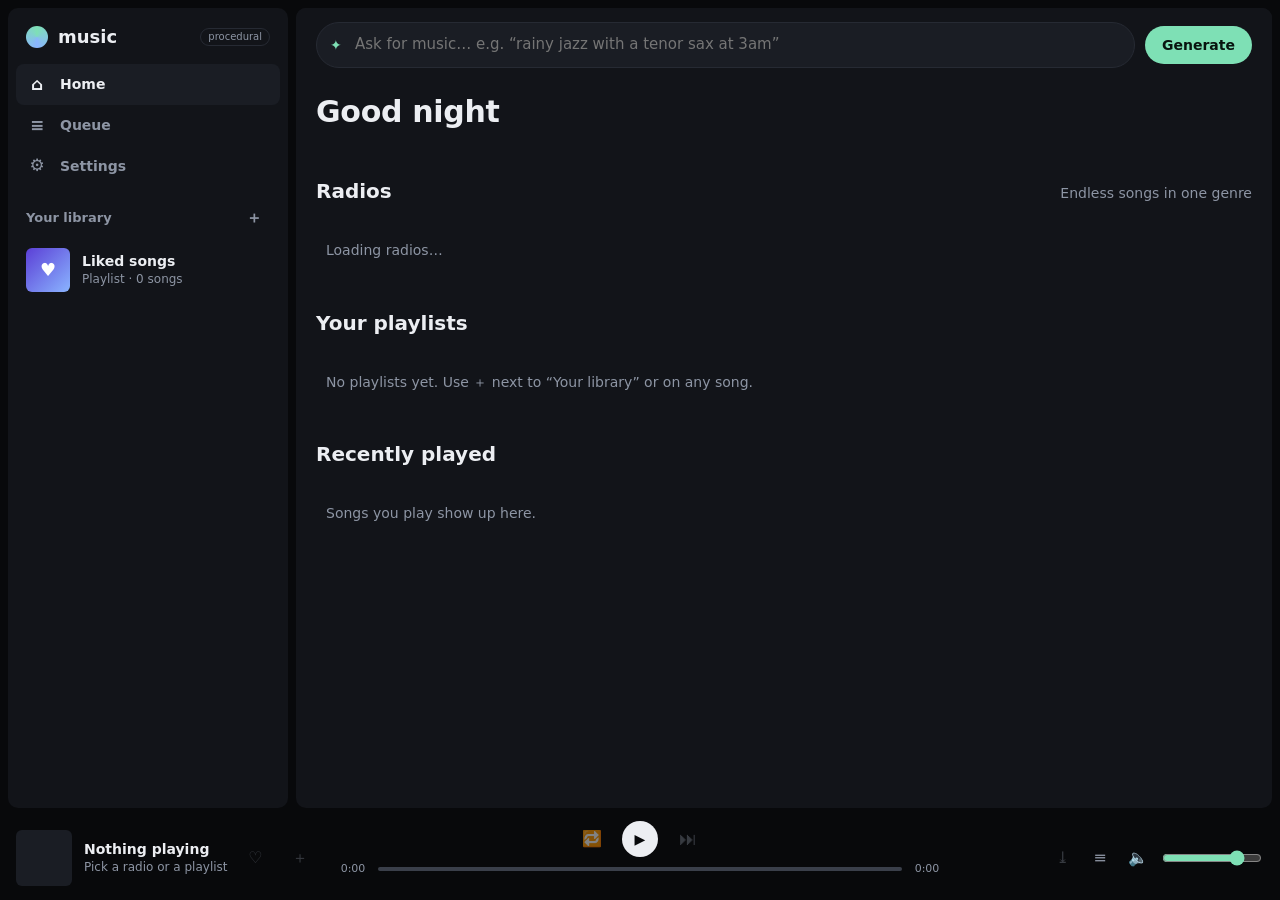
==== web/index.html @ c20b7f5d "Add local generative music radio FastAPI backend that composes original 3-5 minute songs (procedural" ====
<!doctype html>
<html lang="en">
<head>
  <meta charset="utf-8">
  <meta name="viewport" content="width=device-width, initial-scale=1">
  <title>music</title>
  <link rel="stylesheet" href="style.css">
</head>
<body>
  <div class="app">
    <aside class="sidebar">
      <div class="brand"><span class="logo" aria-hidden="true"></span>music<span id="engine-badge" class="badge"></span></div>
      <nav class="nav">
        <a href="#/home" data-route="home"><span class="ico">⌂</span>Home</a>
        <a href="#/queue" data-route="queue"><span class="ico">≡</span>Queue</a>
        <a href="#/settings" data-route="settings"><span class="ico">⚙</span>Settings</a>
      </nav>
      <div class="lib-head">
        <span>Your library</span>
        <button id="new-playlist" class="icon-btn" title="New playlist" aria-label="New playlist">＋</button>
      </div>
      <div class="lib-list">
        <a href="#/liked" data-route="liked" class="lib-item">
          <span class="lib-art liked-art">♥</span>
          <span class="lib-meta"><span class="lib-name">Liked songs</span><span id="liked-count" class="lib-sub"></span></span>
        </a>
        <div id="sidebar-playlists" class="sidebar-playlists"></div>
      </div>
    </aside>

    <main class="main" id="main">
      <form id="prompt-form" class="prompt-bar" autocomplete="off">
        <span class="prompt-ico" aria-hidden="true">✦</span>
        <input id="prompt" maxlength="200" placeholder="Ask for music… e.g. “rainy jazz with a tenor sax at 3am”" aria-label="Describe the music you want  (shortcut: /)">
        <button class="pill accent" type="submit">Generate</button>
      </form>
      <div id="view" class="view"></div>
    </main>
  </div>

  <footer class="player">
    <div class="np">
      <div id="np-art" class="art"></div>
      <div class="np-meta">
        <div id="np-name" class="np-name">Nothing playing</div>
        <div id="np-sub" class="np-sub">Pick a radio or a playlist</div>
      </div>
      <button id="like" class="icon-btn" title="Like (l)" aria-label="Like">♡</button>
      <button id="add-now" class="icon-btn" title="Add to playlist" aria-label="Add to playlist">＋</button>
    </div>
    <div class="transport">
      <div class="buttons">
        <button id="repeat" class="icon-btn repeat" title="Repeat: off" aria-label="Repeat: off">🔁</button>
        <button id="play" class="play-btn" title="Play / pause (space)" aria-label="Play or pause">▶</button>
        <button id="skip" class="icon-btn big" title="Next (n)" aria-label="Next">⏭</button>
      </div>
      <div class="timeline">
        <span id="t-cur" class="t">0:00</span>
        <div class="progress"><div id="song-bar"></div><div id="section-marks"></div></div>
        <span id="t-total" class="t">0:00</span>
      </div>
      <div class="np-line"><span id="section" class="section-label"></span><span id="np-status" class="np-status"></span></div>
    </div>
    <div class="right">
      <button id="download" class="icon-btn" title="Download" aria-label="Download">⤓</button>
      <a href="#/queue" class="icon-btn" title="Queue" aria-label="Queue">≡</a>
      <button id="device" class="icon-btn" title="Output device" aria-label="Output device">🔈</button>
      <input id="volume" type="range" min="0" max="1" step="0.01" value="0.8" aria-label="Volume">
    </div>
  </footer>

  <canvas id="viz" aria-hidden="true"></canvas>
  <div id="menu" class="menu" role="menu" hidden></div>
  <dialog id="dialog">
    <form method="dialog" class="dialog-body">
      <h3 id="dialog-title"></h3>
      <p id="dialog-text"></p>
      <input id="dialog-input" maxlength="60" aria-label="Name">
      <div class="dialog-actions">
        <button value="ok" id="dialog-ok" class="pill accent">OK</button>
        <button value="cancel" class="pill">Cancel</button>
      </div>
    </form>
  </dialog>
  <div id="toast" role="status"></div>
  <script src="app.js"></script>
</body>
</html>
---- web/style.css ----
:root {
  --bg: #08090b;
  --panel: #121419;
  --raised: #1a1d24;
  --hover: #22262f;
  --line: #262a33;
  --text: #eceef2;
  --dim: #8d95a4;
  --accent: #7ee0b5;
  --accent-ink: #08140f;
  --accent-2: #8ab4ff;
  --danger: #ff7a7a;
  --radius: 10px;
  --player-h: 84px;
  color-scheme: dark;
}

* { box-sizing: border-box; }
html, body { margin: 0; height: 100%; background: var(--bg); color: var(--text); }
body { font: 14px/1.45 ui-sans-serif, system-ui, -apple-system, "Segoe UI", sans-serif; overflow: hidden; }
a { color: inherit; text-decoration: none; }
button { font: inherit; color: inherit; background: none; border: 0; cursor: pointer; }
button:disabled { opacity: .35; cursor: default; }
:focus-visible { outline: 2px solid var(--accent-2); outline-offset: 2px; border-radius: 6px; }

.app { display: grid; grid-template-columns: 280px 1fr; gap: 8px; padding: 8px; height: calc(100% - var(--player-h)); }

/* ---------- sidebar ---------- */
.sidebar { background: var(--panel); border-radius: var(--radius); display: flex; flex-direction: column; min-height: 0; padding: 14px 8px; }
.brand { display: flex; align-items: center; gap: 10px; font-weight: 700; font-size: 18px; padding: 2px 10px 14px; }
.logo { width: 22px; height: 22px; border-radius: 50%; background: conic-gradient(var(--accent), var(--accent-2), var(--accent)); }
.badge { margin-left: auto; font-size: 10px; font-weight: 500; color: var(--dim); border: 1px solid var(--line); border-radius: 99px; padding: 1px 7px; }
.nav a, .lib-item { display: flex; align-items: center; gap: 12px; padding: 8px 10px; border-radius: 8px; color: var(--dim); font-weight: 600; }
.nav a:hover, .lib-item:hover { background: var(--hover); color: var(--text); }
.nav a.active, .lib-item.active { background: var(--raised); color: var(--text); }
.ico { width: 22px; text-align: center; font-size: 17px; }
.lib-head { display: flex; justify-content: space-between; align-items: center; padding: 16px 10px 6px; color: var(--dim); font-weight: 700; font-size: 13px; }
.lib-list { overflow-y: auto; min-height: 0; flex: 1; }
.lib-art { width: 44px; height: 44px; border-radius: 6px; flex: none; display: grid; place-items: center; font-size: 18px; color: #fff; }
.liked-art { background: linear-gradient(135deg, #5b3fd6, #8ab4ff); }
.lib-meta { display: flex; flex-direction: column; min-width: 0; }
.lib-name { color: var(--text); white-space: nowrap; overflow: hidden; text-overflow: ellipsis; font-weight: 600; }
.lib-item.playing .lib-name { color: var(--accent); }
.lib-sub { font-size: 12px; font-weight: 500; color: var(--dim); }

/* ---------- main ---------- */
.main { background: var(--panel); border-radius: var(--radius); overflow-y: auto; min-height: 0; position: relative; }
.prompt-bar { position: sticky; top: 0; z-index: 5; display: flex; align-items: center; gap: 10px; padding: 14px 20px; background: linear-gradient(var(--panel) 70%, transparent); }
.prompt-bar input { flex: 1; min-width: 0; background: var(--raised); border: 1px solid var(--line); border-radius: 99px; padding: 11px 16px 11px 38px; color: var(--text); font: inherit; font-size: 15px; }
.prompt-bar input:focus { border-color: var(--accent); outline: none; }
.prompt-ico { position: absolute; left: 34px; color: var(--accent); pointer-events: none; }
.view { padding: 4px 20px 32px; }
h1 { font-size: 30px; margin: 4px 0 18px; letter-spacing: -.3px; }
h2 { font-size: 20px; margin: 26px 0 12px; }
.muted { color: var(--dim); }

.pill { border-radius: 99px; padding: 8px 16px; font-weight: 600; background: var(--raised); border: 1px solid var(--line); }
.pill:hover { border-color: #3a404c; }
.pill.accent { background: var(--accent); color: var(--accent-ink); border-color: transparent; }
.icon-btn { width: 32px; height: 32px; border-radius: 50%; display: inline-grid; place-items: center; color: var(--dim); font-size: 16px; }
.icon-btn:hover { color: var(--text); background: var(--hover); }
.icon-btn.big { font-size: 18px; }
.icon-btn.on { color: var(--accent); }

/* tiles */
.tiles { display: grid; grid-template-columns: repeat(auto-fill, minmax(170px, 1fr)); gap: 14px; }
.tile { position: relative; background: var(--raised); border-radius: var(--radius); padding: 12px; text-align: left; transition: background .15s; }
.tile:hover { background: var(--hover); }
.tile .art { width: 100%; aspect-ratio: 1; border-radius: 8px; margin-bottom: 10px; display: grid; place-items: center; font-size: 30px; font-weight: 800; color: #ffffffd9; text-transform: capitalize; text-align: center; padding: 8px; }
.tile-name { font-weight: 700; white-space: nowrap; overflow: hidden; text-overflow: ellipsis; text-transform: capitalize; }
.tile-sub { font-size: 12px; color: var(--dim); white-space: nowrap; overflow: hidden; text-overflow: ellipsis; }
.tile .hover-play { position: absolute; right: 20px; top: calc(100% - 96px); width: 44px; height: 44px; border-radius: 50%; background: var(--accent); color: var(--accent-ink); display: grid; place-items: center; opacity: 0; transform: translateY(6px); transition: .15s; box-shadow: 0 6px 16px #0008; }
.tile:hover .hover-play, .tile.playing .hover-play { opacity: 1; transform: none; }
.tile.playing .tile-name { color: var(--accent); }

/* header of playlist/liked views */
.hero { display: flex; gap: 22px; align-items: flex-end; padding: 10px 0 18px; }
.hero .art { width: 180px; height: 180px; border-radius: 8px; flex: none; box-shadow: 0 10px 30px #0009; display: grid; place-items: center; font-size: 56px; color: #fff; }
.hero .kind { font-size: 12px; font-weight: 700; }
.hero h1 { font-size: 44px; margin: 4px 0 8px; overflow-wrap: anywhere; }
.actions { display: flex; align-items: center; gap: 10px; margin: 6px 0 14px; flex-wrap: wrap; }
.big-play { width: 54px; height: 54px; border-radius: 50%; background: var(--accent); color: var(--accent-ink); font-size: 20px; display: grid; place-items: center; }
.big-play:hover { transform: scale(1.04); }

/* filters */
.toolbar { display: flex; gap: 10px; align-items: center; flex-wrap: wrap; margin-bottom: 10px; }
.toolbar input, .toolbar select { background: var(--raised); border: 1px solid var(--line); border-radius: 8px; color: var(--text); padding: 7px 10px; font: inherit; }
.chips { display: flex; gap: 6px; flex-wrap: wrap; }
.chip { border-radius: 99px; padding: 5px 12px; background: var(--raised); font-size: 13px; text-transform: capitalize; }
.chip.on { background: var(--text); color: var(--bg); }

/* song rows */
.rows { display: flex; flex-direction: column; }
.row-head, .row { display: grid; grid-template-columns: 36px minmax(0, 1.6fr) minmax(0, 1fr) 56px var(--acts, 108px); gap: 12px; align-items: center; padding: 6px 10px; }
.row-head { color: var(--dim); font-size: 12px; border-bottom: 1px solid var(--line); margin-bottom: 6px; text-transform: uppercase; letter-spacing: .6px; }
.row { border-radius: 6px; }
.row:hover { background: var(--hover); }
.row .num { color: var(--dim); text-align: center; font-variant-numeric: tabular-nums; }
.row .num .p { display: none; }
.row:hover .num .n { display: none; }
.row:hover .num .p { display: inline; }
.row.playing .title, .row.playing .num { color: var(--accent); }
.song { display: flex; align-items: center; gap: 12px; min-width: 0; }
.song .art { width: 40px; height: 40px; border-radius: 4px; flex: none; }
.song .title { white-space: nowrap; overflow: hidden; text-overflow: ellipsis; font-weight: 600; }
.song .meta { min-width: 0; }
.cell { color: var(--dim); white-space: nowrap; overflow: hidden; text-overflow: ellipsis; font-size: 13px; text-transform: capitalize; }
.row .acts { display: flex; justify-content: flex-end; gap: 2px; }
.row .acts .icon-btn { opacity: 0; }
.row:hover .acts .icon-btn, .row .acts .icon-btn.on { opacity: 1; }
.tag { font-size: 10px; color: var(--accent-2); border: 1px solid #8ab4ff44; border-radius: 4px; padding: 0 4px; margin-left: 6px; text-transform: none; }
.empty { color: var(--dim); padding: 22px 10px; }
.section-title { display: flex; justify-content: space-between; align-items: baseline; }

/* ---------- player bar ---------- */
.player { position: fixed; left: 0; right: 0; bottom: 0; height: var(--player-h); display: grid; grid-template-columns: minmax(180px, 1fr) minmax(300px, 2fr) minmax(180px, 1fr); align-items: center; gap: 16px; padding: 0 16px; background: var(--bg); }
.np { display: flex; align-items: center; gap: 12px; min-width: 0; }
.art { background: var(--raised); }
.np .art { width: 56px; height: 56px; border-radius: 6px; flex: none; }
.np-meta { min-width: 0; }
.np-name { font-weight: 700; white-space: nowrap; overflow: hidden; text-overflow: ellipsis; }
.np-sub { font-size: 12px; color: var(--dim); white-space: nowrap; overflow: hidden; text-overflow: ellipsis; }
#like.on { color: #ff6b8b; }
.transport { display: flex; flex-direction: column; align-items: center; gap: 4px; }
.buttons { display: flex; align-items: center; gap: 14px; }
.play-btn { width: 36px; height: 36px; border-radius: 50%; background: var(--text); color: var(--bg); display: grid; place-items: center; font-size: 14px; }
.play-btn:hover { transform: scale(1.06); }
.timeline { display: flex; align-items: center; gap: 8px; width: 100%; max-width: 620px; }
.t { font-size: 11px; color: var(--dim); font-variant-numeric: tabular-nums; min-width: 34px; text-align: center; }
.progress { position: relative; flex: 1; height: 4px; background: #3a3f4a; border-radius: 4px; overflow: hidden; }
#song-bar { height: 100%; width: 0; background: var(--text); transition: width .2s linear; }
.player:hover #song-bar { background: var(--accent); }
#section-marks span { position: absolute; top: 0; width: 2px; height: 100%; background: var(--bg); }
.np-line { display: flex; gap: 10px; justify-content: center; min-height: 14px; max-width: 100%; overflow: hidden; white-space: nowrap; }
.np-status { font-size: 11px; color: var(--accent-2); overflow: hidden; text-overflow: ellipsis; }
.np-status.error { color: var(--danger); }
.np-status .spin { display: inline-block; width: 8px; height: 8px; border: 2px solid currentColor; border-right-color: transparent; border-radius: 50%; animation: spin .8s linear infinite; margin-right: 5px; vertical-align: -1px; }
@keyframes spin { to { transform: rotate(360deg); } }
.right { display: flex; align-items: center; justify-content: flex-end; gap: 6px; }
.section-label { font-size: 11px; color: var(--dim); text-transform: capitalize; margin-right: 6px; }
#device.on { color: var(--accent); }
#volume { width: 100px; accent-color: var(--accent); }

#viz { position: fixed; left: 0; right: 0; bottom: var(--player-h); height: 3px; width: 100%; pointer-events: none; opacity: .9; }

/* ---------- menu / dialog / toast ---------- */
.menu { position: fixed; z-index: 50; min-width: 220px; max-width: 320px; max-height: 60vh; overflow-y: auto; background: #20242c; border: 1px solid var(--line); border-radius: 8px; padding: 4px; box-shadow: 0 12px 32px #000a; }
.menu button { display: block; width: 100%; text-align: left; padding: 9px 12px; border-radius: 4px; white-space: nowrap; overflow: hidden; text-overflow: ellipsis; }
.menu button:hover:not(:disabled) { background: var(--hover); }
.menu button.checked::before { content: "✓ "; color: var(--accent); }
.menu .label { padding: 8px 12px 4px; font-size: 11px; color: var(--dim); text-transform: uppercase; letter-spacing: .6px; }
.menu hr { border: 0; border-top: 1px solid var(--line); margin: 4px 0; }
.menu .note { padding: 6px 12px; font-size: 12px; color: var(--dim); white-space: normal; }
dialog { background: #20242c; color: var(--text); border: 1px solid var(--line); border-radius: 12px; padding: 0; width: min(400px, calc(100% - 32px)); }
dialog::backdrop { background: #0009; }
.dialog-body { padding: 20px; }
.dialog-body h3 { margin: 0 0 10px; }
.dialog-body p { color: var(--dim); margin: 0 0 12px; }
.dialog-body input { width: 100%; background: var(--raised); border: 1px solid var(--line); border-radius: 8px; padding: 9px 11px; color: var(--text); font: inherit; }
.dialog-actions { display: flex; flex-direction: row-reverse; justify-content: flex-start; gap: 8px; margin-top: 16px; }
#toast { position: fixed; bottom: calc(var(--player-h) + 16px); left: 50%; transform: translateX(-50%) translateY(10px); background: var(--accent-2); color: #0b1020; font-weight: 600; padding: 8px 16px; border-radius: 8px; opacity: 0; transition: .2s; pointer-events: none; z-index: 60; }
#toast.show { opacity: 1; transform: translateX(-50%); }

/* ---------- additions ---------- */
.pill.danger { background: var(--danger); color: #1a0505; border-color: transparent; }
.pill.small { padding: 5px 12px; font-size: 13px; }
.lib-item { position: relative; }
.lib-item .spk { display: none; margin-left: auto; color: var(--accent); font-size: 13px; }
.lib-item.playing .spk { display: inline; }
.lib-art.mosaic, .hero .art.mosaic, .tile .art.mosaic { display: grid; grid-template-columns: 1fr 1fr; grid-template-rows: 1fr 1fr; overflow: hidden; padding: 0; gap: 0; }
.mosaic > i { display: block; }
.mosaic.one { grid-template-columns: 1fr; grid-template-rows: 1fr; }
.tile { cursor: pointer; }
.tile.active { outline: 2px solid var(--accent); outline-offset: -2px; }
.tile.active .tile-name { color: var(--accent); }
.tile .hover-play { top: auto; bottom: 62px; }
.tile.active .hover-play { opacity: 1; transform: none; }
.genre-art { position: relative; overflow: hidden; text-shadow: 0 2px 10px #0006; }
.genre-art::after { content: ""; position: absolute; inset: 0; background: radial-gradient(circle at 80% 20%, #ffffff33, transparent 45%), radial-gradient(circle at 15% 90%, #00000055, transparent 55%); }
.genre-art span { position: relative; z-index: 1; font-size: 22px; }
.shuffle-art { background: conic-gradient(from 200deg, #ff9a8b, #8ab4ff, #7ee0b5, #f6d365, #ff9a8b); }
.hscroll { display: grid; grid-auto-flow: column; grid-auto-columns: minmax(150px, 180px); gap: 14px; overflow-x: auto; padding-bottom: 6px; }
.row .num .p { width: 24px; height: 24px; border-radius: 50%; color: var(--text); }
.row .num .eq { display: none; color: var(--accent); }
.row.playing .num .n { display: none; }
.row.playing .num .eq { display: inline; }
.row.playing:hover .num .eq { display: none; }
.row .like.on { color: #ff6b8b; opacity: 1; }
.row .sub { font-size: 12px; color: var(--dim); white-space: nowrap; overflow: hidden; text-overflow: ellipsis; text-transform: capitalize; }
.rows.pl { --acts: 172px; }
.status { font-size: 11px; border-radius: 99px; padding: 1px 8px; border: 1px solid var(--line); color: var(--dim); text-transform: none; }
.status.ready { color: var(--accent); border-color: #7ee0b555; }
.status.error { color: var(--danger); border-color: #ff7a7a55; }
.status.busy { color: var(--accent-2); border-color: #8ab4ff55; }
.repeat { opacity: .5; }
.repeat.on { opacity: 1; color: var(--accent); }
#download.busy { color: var(--accent-2); animation: pulse 1s ease-in-out infinite; }
@keyframes pulse { 50% { opacity: .4; } }
.card { background: var(--raised); border-radius: var(--radius); padding: 18px; margin-bottom: 18px; max-width: 760px; }
.card h2 { margin-top: 0; }
.field { display: grid; grid-template-columns: 170px minmax(0, 1fr); gap: 6px 16px; align-items: center; margin: 12px 0; }
.field > label { color: var(--dim); font-weight: 600; }
.field input[type=text], .field input[type=number], .field input:not([type]), .field select { width: 100%; background: var(--panel); border: 1px solid var(--line); border-radius: 8px; padding: 8px 10px; color: var(--text); font: inherit; }
.field input[type=range] { width: 100%; accent-color: var(--accent); }
.field .hint { grid-column: 2; font-size: 12px; color: var(--dim); }
.kv { display: grid; grid-template-columns: 170px minmax(0, 1fr); gap: 6px 16px; margin: 8px 0 14px; }
.kv dt { color: var(--dim); }
.kv dd { margin: 0; overflow-wrap: anywhere; }
.ok { color: var(--accent); }
.bad { color: var(--danger); }
.result { margin-top: 12px; font-size: 13px; overflow-wrap: anywhere; }
.backup { display: flex; align-items: center; gap: 12px; padding: 8px 0; border-top: 1px solid var(--line); }
.backup .meta { flex: 1; min-width: 0; overflow-wrap: anywhere; }
.queue-block { margin-bottom: 8px; }

/* ---------- small screens ---------- */
@media (max-width: 860px) {
  :root { --player-h: 128px; }
  .app { grid-template-columns: 1fr; grid-template-rows: auto 1fr; }
  .sidebar { flex-direction: row; align-items: center; padding: 8px; overflow-x: auto; gap: 4px; }
  .brand { padding: 0 8px; font-size: 16px; }
  .badge, .lib-head span, .lib-sub, .lib-art { display: none; }
  .nav { display: flex; }
  .lib-head { padding: 0; }
  .lib-list { display: flex; overflow: visible; }
  #sidebar-playlists { display: flex; }
  .lib-item, .nav a { white-space: nowrap; padding: 6px 10px; }
  .player { grid-template-columns: minmax(0, 1fr) auto; grid-template-rows: auto auto; padding: 8px 12px; gap: 6px; }
  .transport { grid-column: 1 / -1; grid-row: 2; }
  #volume, #add-now { display: none; }
  .right { gap: 0; }
  .row-head, .row { grid-template-columns: 28px minmax(0, 1fr) var(--acts, 108px); gap: 8px; padding: 6px 4px; }
  .row-head > :nth-child(3), .row-head > :nth-child(4), .row > :nth-child(3), .row > :nth-child(4) { display: none; }
  .row .acts .icon-btn { opacity: 1; }
  .hero { flex-direction: column; align-items: flex-start; }
  .hero .art { width: 140px; height: 140px; }
  .hero h1 { font-size: 30px; }
  .view { padding: 4px 12px 24px; }
  .prompt-bar { padding: 10px 12px; }
  .prompt-ico { left: 26px; }
}

@media (max-width: 860px) {
  .rows.pl { --acts: 150px; }
  .field, .kv { grid-template-columns: 1fr; }
  .field .hint { grid-column: 1; }
  .hscroll { grid-auto-columns: 140px; }
  .tiles { grid-template-columns: repeat(auto-fill, minmax(140px, 1fr)); gap: 10px; }
  .np-line { justify-content: flex-start; }
}
@media (max-width: 480px) {
  .tiles { grid-template-columns: repeat(2, minmax(0, 1fr)); }
  .row .acts .more-only { display: none; }
  .rows.pl { --acts: 120px; }
  .rows { --acts: 70px; }
  .row .acts .add { display: none; }
  .section-label { display: none; }
  .prompt-bar .pill { padding: 8px 12px; }
}
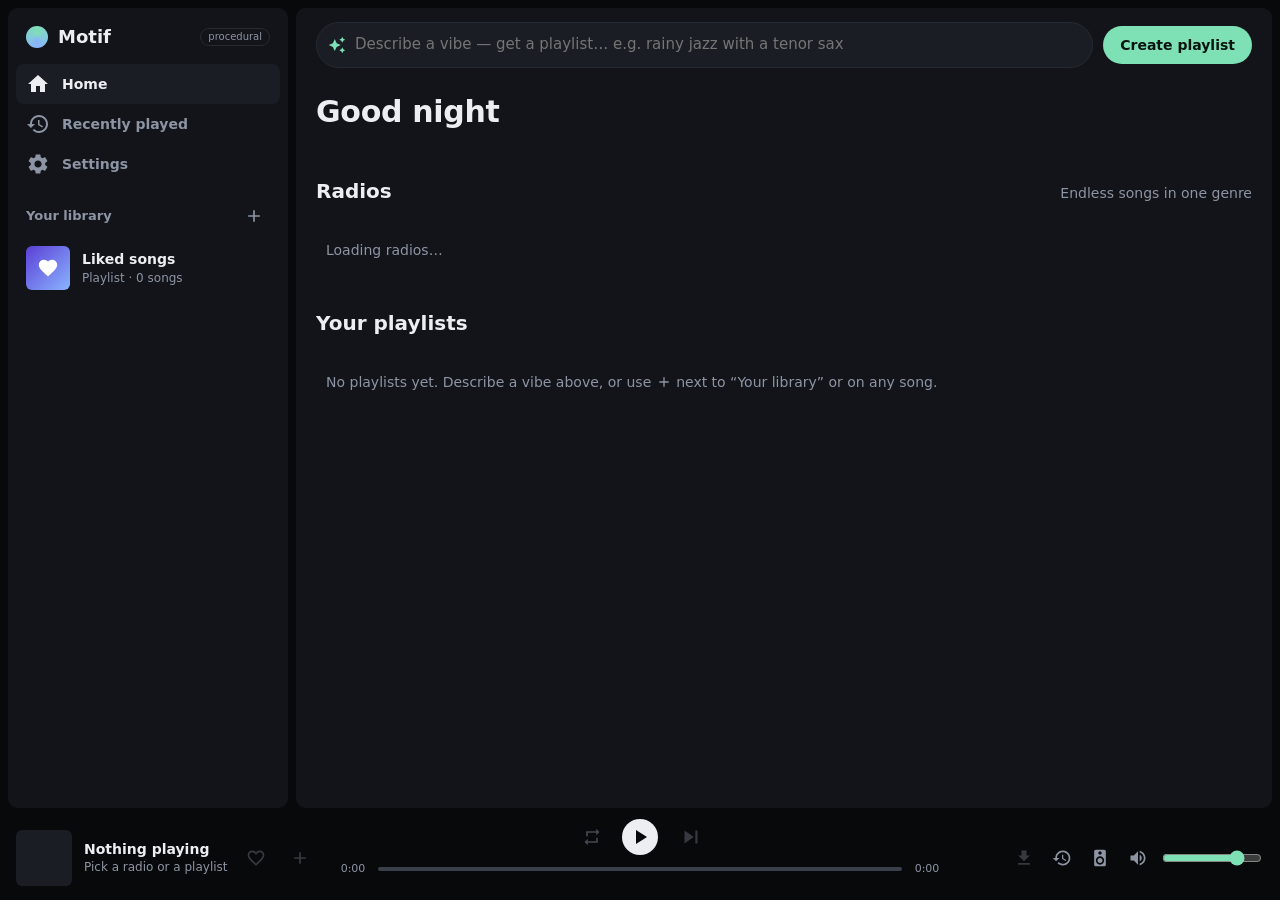
==== commit e14f7e05: "Rename to Motif and add playlists, settings and storage options - Prompts create an 8-song playlist " ====
--- a/web/index.html
+++ b/web/index.html
@@ -3,25 +3,25 @@
 <head>
   <meta charset="utf-8">
   <meta name="viewport" content="width=device-width, initial-scale=1">
-  <title>music</title>
+  <title>Motif</title>
   <link rel="stylesheet" href="style.css">
 </head>
 <body>
   <div class="app">
     <aside class="sidebar">
-      <div class="brand"><span class="logo" aria-hidden="true"></span>music<span id="engine-badge" class="badge"></span></div>
+      <div class="brand"><span class="logo" aria-hidden="true"></span>Motif<span id="engine-badge" class="badge"></span></div>
       <nav class="nav">
-        <a href="#/home" data-route="home"><span class="ico">⌂</span>Home</a>
-        <a href="#/queue" data-route="queue"><span class="ico">≡</span>Queue</a>
-        <a href="#/settings" data-route="settings"><span class="ico">⚙</span>Settings</a>
+        <a href="#/home" data-route="home"><span class="ico" data-icon="home"></span>Home</a>
+        <a href="#/history" data-route="history"><span class="ico" data-icon="history"></span>Recently played</a>
+        <a href="#/settings" data-route="settings"><span class="ico" data-icon="settings"></span>Settings</a>
       </nav>
       <div class="lib-head">
         <span>Your library</span>
-        <button id="new-playlist" class="icon-btn" title="New playlist" aria-label="New playlist">＋</button>
+        <button id="new-playlist" class="icon-btn" title="New playlist" aria-label="New playlist" data-icon="add"></button>
       </div>
       <div class="lib-list">
         <a href="#/liked" data-route="liked" class="lib-item">
-          <span class="lib-art liked-art">♥</span>
+          <span class="lib-art liked-art" data-icon="favorite"></span>
           <span class="lib-meta"><span class="lib-name">Liked songs</span><span id="liked-count" class="lib-sub"></span></span>
         </a>
         <div id="sidebar-playlists" class="sidebar-playlists"></div>
@@ -30,9 +30,9 @@
 
     <main class="main" id="main">
       <form id="prompt-form" class="prompt-bar" autocomplete="off">
-        <span class="prompt-ico" aria-hidden="true">✦</span>
-        <input id="prompt" maxlength="200" placeholder="Ask for music… e.g. “rainy jazz with a tenor sax at 3am”" aria-label="Describe the music you want  (shortcut: /)">
-        <button class="pill accent" type="submit">Generate</button>
+        <span class="prompt-ico" aria-hidden="true" data-icon="auto_awesome"></span>
+        <input id="prompt" maxlength="200" placeholder="Describe a vibe — get a playlist… e.g. rainy jazz with a tenor sax" aria-label="Describe a vibe to create a playlist (shortcut: /)">
+        <button id="prompt-btn" class="pill accent" type="submit">Create playlist</button>
       </form>
       <div id="view" class="view"></div>
     </main>
@@ -45,31 +45,33 @@
         <div id="np-name" class="np-name">Nothing playing</div>
         <div id="np-sub" class="np-sub">Pick a radio or a playlist</div>
       </div>
-      <button id="like" class="icon-btn" title="Like (l)" aria-label="Like">♡</button>
-      <button id="add-now" class="icon-btn" title="Add to playlist" aria-label="Add to playlist">＋</button>
+      <button id="like" class="icon-btn" title="Like (l)" aria-label="Like" aria-pressed="false" data-icon="favorite_border"></button>
+      <button id="add-now" class="icon-btn" title="Add to playlist" aria-label="Add to playlist" data-icon="add"></button>
     </div>
     <div class="transport">
       <div class="buttons">
-        <button id="repeat" class="icon-btn repeat" title="Repeat: off" aria-label="Repeat: off">🔁</button>
-        <button id="play" class="play-btn" title="Play / pause (space)" aria-label="Play or pause">▶</button>
-        <button id="skip" class="icon-btn big" title="Next (n)" aria-label="Next">⏭</button>
+        <button id="repeat" class="icon-btn repeat" title="Repeat: off" aria-label="Repeat: off" data-icon="repeat"></button>
+        <button id="play" class="play-btn" title="Play (space)" aria-label="Play" data-icon="play_arrow"></button>
+        <button id="skip" class="icon-btn big" title="Next (n)" aria-label="Next" data-icon="skip_next"></button>
       </div>
       <div class="timeline">
         <span id="t-cur" class="t">0:00</span>
-        <div class="progress"><div id="song-bar"></div><div id="section-marks"></div></div>
+        <div id="seek" class="seek" role="slider" tabindex="0" aria-label="Seek" aria-valuemin="0" aria-valuemax="0" aria-valuenow="0">
+          <div class="progress"><div id="song-bar"></div><div id="section-marks"></div></div><div id="seek-knob"></div>
+        </div>
         <span id="t-total" class="t">0:00</span>
       </div>
       <div class="np-line"><span id="section" class="section-label"></span><span id="np-status" class="np-status"></span></div>
     </div>
     <div class="right">
-      <button id="download" class="icon-btn" title="Download" aria-label="Download">⤓</button>
-      <a href="#/queue" class="icon-btn" title="Queue" aria-label="Queue">≡</a>
-      <button id="device" class="icon-btn" title="Output device" aria-label="Output device">🔈</button>
+      <button id="download" class="icon-btn" title="Download" aria-label="Download" data-icon="download"></button>
+      <a href="#/history" class="icon-btn" title="Recently played" aria-label="Recently played" data-icon="history"></a>
+      <button id="device" class="icon-btn" title="Output device" aria-label="Output device" data-icon="speaker"></button>
+      <button id="mute" class="icon-btn" title="Mute" aria-label="Mute" data-icon="volume_up"></button>
       <input id="volume" type="range" min="0" max="1" step="0.01" value="0.8" aria-label="Volume">
     </div>
   </footer>
 
-  <canvas id="viz" aria-hidden="true"></canvas>
   <div id="menu" class="menu" role="menu" hidden></div>
   <dialog id="dialog">
     <form method="dialog" class="dialog-body">
@@ -83,6 +85,7 @@
     </form>
   </dialog>
   <div id="toast" role="status"></div>
+  <script src="icons.js"></script>
   <script src="app.js"></script>
 </body>
 </html>
--- a/web/style.css
+++ b/web/style.css
@@ -33,10 +33,12 @@
 .nav a, .lib-item { display: flex; align-items: center; gap: 12px; padding: 8px 10px; border-radius: 8px; color: var(--dim); font-weight: 600; }
 .nav a:hover, .lib-item:hover { background: var(--hover); color: var(--text); }
 .nav a.active, .lib-item.active { background: var(--raised); color: var(--text); }
-.ico { width: 22px; text-align: center; font-size: 17px; }
+.ico { width: 24px; height: 24px; display: grid; place-items: center; flex: none; }
+.ico .i { width: 24px; height: 24px; }
 .lib-head { display: flex; justify-content: space-between; align-items: center; padding: 16px 10px 6px; color: var(--dim); font-weight: 700; font-size: 13px; }
 .lib-list { overflow-y: auto; min-height: 0; flex: 1; }
-.lib-art { width: 44px; height: 44px; border-radius: 6px; flex: none; display: grid; place-items: center; font-size: 18px; color: #fff; }
+.lib-art { width: 44px; height: 44px; border-radius: 6px; flex: none; display: grid; place-items: center; color: #fff; }
+.lib-art .i { width: 22px; height: 22px; }
 .liked-art { background: linear-gradient(135deg, #5b3fd6, #8ab4ff); }
 .lib-meta { display: flex; flex-direction: column; min-width: 0; }
 .lib-name { color: var(--text); white-space: nowrap; overflow: hidden; text-overflow: ellipsis; font-weight: 600; }
@@ -48,18 +50,21 @@
 .prompt-bar { position: sticky; top: 0; z-index: 5; display: flex; align-items: center; gap: 10px; padding: 14px 20px; background: linear-gradient(var(--panel) 70%, transparent); }
 .prompt-bar input { flex: 1; min-width: 0; background: var(--raised); border: 1px solid var(--line); border-radius: 99px; padding: 11px 16px 11px 38px; color: var(--text); font: inherit; font-size: 15px; }
 .prompt-bar input:focus { border-color: var(--accent); outline: none; }
-.prompt-ico { position: absolute; left: 34px; color: var(--accent); pointer-events: none; }
+.prompt-bar[hidden] + .view { padding-top: 22px; }
+.prompt-ico { position: absolute; left: 32px; display: grid; place-items: center; color: var(--accent); pointer-events: none; z-index: 1; }
+.prompt-ico .i { width: 18px; height: 18px; }
 .view { padding: 4px 20px 32px; }
 h1 { font-size: 30px; margin: 4px 0 18px; letter-spacing: -.3px; }
 h2 { font-size: 20px; margin: 26px 0 12px; }
 .muted { color: var(--dim); }
 
-.pill { border-radius: 99px; padding: 8px 16px; font-weight: 600; background: var(--raised); border: 1px solid var(--line); }
+.pill { border-radius: 99px; padding: 8px 16px; font-weight: 600; background: var(--raised); border: 1px solid var(--line); display: inline-flex; align-items: center; gap: 6px; }
+.pill .i { width: 18px; height: 18px; margin-left: -4px; }
 .pill:hover { border-color: #3a404c; }
 .pill.accent { background: var(--accent); color: var(--accent-ink); border-color: transparent; }
 .icon-btn { width: 32px; height: 32px; border-radius: 50%; display: inline-grid; place-items: center; color: var(--dim); font-size: 16px; }
 .icon-btn:hover { color: var(--text); background: var(--hover); }
-.icon-btn.big { font-size: 18px; }
+.icon-btn.big .i { width: 26px; height: 26px; }
 .icon-btn.on { color: var(--accent); }
 
 /* tiles */
@@ -70,16 +75,19 @@
 .tile-name { font-weight: 700; white-space: nowrap; overflow: hidden; text-overflow: ellipsis; text-transform: capitalize; }
 .tile-sub { font-size: 12px; color: var(--dim); white-space: nowrap; overflow: hidden; text-overflow: ellipsis; }
 .tile .hover-play { position: absolute; right: 20px; top: calc(100% - 96px); width: 44px; height: 44px; border-radius: 50%; background: var(--accent); color: var(--accent-ink); display: grid; place-items: center; opacity: 0; transform: translateY(6px); transition: .15s; box-shadow: 0 6px 16px #0008; }
+.tile .hover-play .i { width: 26px; height: 26px; }
 .tile:hover .hover-play, .tile.playing .hover-play { opacity: 1; transform: none; }
 .tile.playing .tile-name { color: var(--accent); }
 
 /* header of playlist/liked views */
 .hero { display: flex; gap: 22px; align-items: flex-end; padding: 10px 0 18px; }
-.hero .art { width: 180px; height: 180px; border-radius: 8px; flex: none; box-shadow: 0 10px 30px #0009; display: grid; place-items: center; font-size: 56px; color: #fff; }
+.hero .art { width: 180px; height: 180px; border-radius: 8px; flex: none; box-shadow: 0 10px 30px #0009; display: grid; place-items: center; color: #fff; }
+.hero .liked-art .i { width: 72px; height: 72px; }
 .hero .kind { font-size: 12px; font-weight: 700; }
 .hero h1 { font-size: 44px; margin: 4px 0 8px; overflow-wrap: anywhere; }
 .actions { display: flex; align-items: center; gap: 10px; margin: 6px 0 14px; flex-wrap: wrap; }
-.big-play { width: 54px; height: 54px; border-radius: 50%; background: var(--accent); color: var(--accent-ink); font-size: 20px; display: grid; place-items: center; }
+.big-play { width: 54px; height: 54px; border-radius: 50%; background: var(--accent); color: var(--accent-ink); display: grid; place-items: center; }
+.big-play .i { width: 32px; height: 32px; }
 .big-play:hover { transform: scale(1.04); }
 
 /* filters */
@@ -91,14 +99,14 @@
 
 /* song rows */
 .rows { display: flex; flex-direction: column; }
-.row-head, .row { display: grid; grid-template-columns: 36px minmax(0, 1.6fr) minmax(0, 1fr) 56px var(--acts, 108px); gap: 12px; align-items: center; padding: 6px 10px; }
+.row-head, .row { display: grid; grid-template-columns: 36px minmax(0, 1.6fr) minmax(0, 1fr) 56px var(--acts, 142px); gap: 12px; align-items: center; padding: 6px 10px; }
 .row-head { color: var(--dim); font-size: 12px; border-bottom: 1px solid var(--line); margin-bottom: 6px; text-transform: uppercase; letter-spacing: .6px; }
 .row { border-radius: 6px; }
 .row:hover { background: var(--hover); }
 .row .num { color: var(--dim); text-align: center; font-variant-numeric: tabular-nums; }
 .row .num .p { display: none; }
 .row:hover .num .n { display: none; }
-.row:hover .num .p { display: inline; }
+.row:hover .num .p { display: inline-grid; place-items: center; }
 .row.playing .title, .row.playing .num { color: var(--accent); }
 .song { display: flex; align-items: center; gap: 12px; min-width: 0; }
 .song .art { width: 40px; height: 40px; border-radius: 4px; flex: none; }
@@ -123,13 +131,20 @@
 #like.on { color: #ff6b8b; }
 .transport { display: flex; flex-direction: column; align-items: center; gap: 4px; }
 .buttons { display: flex; align-items: center; gap: 14px; }
-.play-btn { width: 36px; height: 36px; border-radius: 50%; background: var(--text); color: var(--bg); display: grid; place-items: center; font-size: 14px; }
+.play-btn { width: 36px; height: 36px; border-radius: 50%; background: var(--text); color: var(--bg); display: grid; place-items: center; }
+.play-btn .i { width: 24px; height: 24px; }
 .play-btn:hover { transform: scale(1.06); }
 .timeline { display: flex; align-items: center; gap: 8px; width: 100%; max-width: 620px; }
 .t { font-size: 11px; color: var(--dim); font-variant-numeric: tabular-nums; min-width: 34px; text-align: center; }
-.progress { position: relative; flex: 1; height: 4px; background: #3a3f4a; border-radius: 4px; overflow: hidden; }
+.seek { position: relative; flex: 1; padding: 8px 0; cursor: pointer; touch-action: none; }
+.seek:focus-visible { outline: 2px solid var(--accent-2); outline-offset: 2px; border-radius: 4px; }
+.progress { position: relative; height: 4px; background: #3a3f4a; border-radius: 4px; overflow: hidden; transition: height .1s; }
+.seek:hover .progress, .seek.dragging .progress { height: 6px; }
+#seek-knob { position: absolute; top: 50%; left: 0; width: 12px; height: 12px; margin: -6px 0 0 -6px; border-radius: 50%; background: var(--text); box-shadow: 0 1px 4px #0008; opacity: 0; transition: opacity .1s; pointer-events: none; }
+.seek:hover #seek-knob, .seek.dragging #seek-knob, .seek:focus-visible #seek-knob { opacity: 1; }
+.seek.dragging #song-bar { transition: none; }
 #song-bar { height: 100%; width: 0; background: var(--text); transition: width .2s linear; }
-.player:hover #song-bar { background: var(--accent); }
+.seek:hover #song-bar, .seek.dragging #song-bar { background: var(--accent); }
 #section-marks span { position: absolute; top: 0; width: 2px; height: 100%; background: var(--bg); }
 .np-line { display: flex; gap: 10px; justify-content: center; min-height: 14px; max-width: 100%; overflow: hidden; white-space: nowrap; }
 .np-status { font-size: 11px; color: var(--accent-2); overflow: hidden; text-overflow: ellipsis; }
@@ -141,13 +156,12 @@
 #device.on { color: var(--accent); }
 #volume { width: 100px; accent-color: var(--accent); }
 
-#viz { position: fixed; left: 0; right: 0; bottom: var(--player-h); height: 3px; width: 100%; pointer-events: none; opacity: .9; }
 
 /* ---------- menu / dialog / toast ---------- */
 .menu { position: fixed; z-index: 50; min-width: 220px; max-width: 320px; max-height: 60vh; overflow-y: auto; background: #20242c; border: 1px solid var(--line); border-radius: 8px; padding: 4px; box-shadow: 0 12px 32px #000a; }
 .menu button { display: block; width: 100%; text-align: left; padding: 9px 12px; border-radius: 4px; white-space: nowrap; overflow: hidden; text-overflow: ellipsis; }
 .menu button:hover:not(:disabled) { background: var(--hover); }
-.menu button.checked::before { content: "✓ "; color: var(--accent); }
+.menu button .chk { width: 16px; height: 16px; margin: -2px 6px 0 -2px; color: var(--accent); }
 .menu .label { padding: 8px 12px 4px; font-size: 11px; color: var(--dim); text-transform: uppercase; letter-spacing: .6px; }
 .menu hr { border: 0; border-top: 1px solid var(--line); margin: 4px 0; }
 .menu .note { padding: 6px 12px; font-size: 12px; color: var(--dim); white-space: normal; }
@@ -165,9 +179,10 @@
 .pill.danger { background: var(--danger); color: #1a0505; border-color: transparent; }
 .pill.small { padding: 5px 12px; font-size: 13px; }
 .lib-item { position: relative; }
-.lib-item .spk { display: none; margin-left: auto; color: var(--accent); font-size: 13px; }
-.lib-item.playing .spk { display: inline; }
-.lib-art.mosaic, .hero .art.mosaic, .tile .art.mosaic { display: grid; grid-template-columns: 1fr 1fr; grid-template-rows: 1fr 1fr; overflow: hidden; padding: 0; gap: 0; }
+.lib-item .spk { display: none; margin-left: auto; color: var(--accent); }
+.lib-item .spk .i { width: 16px; height: 16px; }
+.lib-item.playing .spk { display: grid; }
+.lib-art.mosaic, .hero .art.mosaic, .tile .art.mosaic { display: grid; place-items: stretch; grid-template-columns: 1fr 1fr; grid-template-rows: 1fr 1fr; overflow: hidden; padding: 0; gap: 0; }
 .mosaic > i { display: block; }
 .mosaic.one { grid-template-columns: 1fr; grid-template-rows: 1fr; }
 .tile { cursor: pointer; }
@@ -182,17 +197,18 @@
 .hscroll { display: grid; grid-auto-flow: column; grid-auto-columns: minmax(150px, 180px); gap: 14px; overflow-x: auto; padding-bottom: 6px; }
 .row .num .p { width: 24px; height: 24px; border-radius: 50%; color: var(--text); }
 .row .num .eq { display: none; color: var(--accent); }
+.row .num .i { width: 18px; height: 18px; }
 .row.playing .num .n { display: none; }
-.row.playing .num .eq { display: inline; }
+.row.playing .num .eq { display: inline-grid; place-items: center; }
 .row.playing:hover .num .eq { display: none; }
 .row .like.on { color: #ff6b8b; opacity: 1; }
 .row .sub { font-size: 12px; color: var(--dim); white-space: nowrap; overflow: hidden; text-overflow: ellipsis; text-transform: capitalize; }
-.rows.pl { --acts: 172px; }
+.rows.pl { --acts: 206px; }
 .status { font-size: 11px; border-radius: 99px; padding: 1px 8px; border: 1px solid var(--line); color: var(--dim); text-transform: none; }
 .status.ready { color: var(--accent); border-color: #7ee0b555; }
 .status.error { color: var(--danger); border-color: #ff7a7a55; }
 .status.busy { color: var(--accent-2); border-color: #8ab4ff55; }
-.repeat { opacity: .5; }
+.repeat { opacity: .45; }
 .repeat.on { opacity: 1; color: var(--accent); }
 #download.busy { color: var(--accent-2); animation: pulse 1s ease-in-out infinite; }
 @keyframes pulse { 50% { opacity: .4; } }
@@ -211,7 +227,80 @@
 .result { margin-top: 12px; font-size: 13px; overflow-wrap: anywhere; }
 .backup { display: flex; align-items: center; gap: 12px; padding: 8px 0; border-top: 1px solid var(--line); }
 .backup .meta { flex: 1; min-width: 0; overflow-wrap: anywhere; }
-.queue-block { margin-bottom: 8px; }
+
+/* ---------- settings ---------- */
+[hidden] { display: none !important; }
+.sr-only { position: absolute; width: 1px; height: 1px; padding: 0; margin: -1px; overflow: hidden; clip: rect(0 0 0 0); white-space: nowrap; border: 0; }
+.small { font-size: 12px; }
+code { font: 12px/1.4 ui-monospace, SFMono-Regular, Menlo, monospace; background: #ffffff10; border-radius: 4px; padding: 1px 4px; }
+.settings-card { border: 1px solid transparent; transition: border-color .15s; }
+.settings-card.is-dirty { border-color: #7ee0b555; }
+.card-head { display: flex; align-items: center; justify-content: space-between; gap: 10px; flex-wrap: wrap; margin-bottom: 4px; }
+.card-head h2 { margin: 0; }
+.dirty { display: inline-flex; align-items: center; gap: 4px; font-size: 12px; font-weight: 600; color: var(--accent); border: 1px solid #7ee0b555; border-radius: 99px; padding: 2px 10px; }
+.field input[type=password] { width: 100%; background: var(--panel); border: 1px solid var(--line); border-radius: 8px; padding: 8px 10px; color: var(--text); font: inherit; }
+.field input:focus { border-color: var(--accent); outline: none; }
+.field .flabel { color: var(--dim); font-weight: 600; }
+
+/* backend radio cards */
+.backends { display: grid; grid-template-columns: repeat(4, minmax(0, 1fr)); gap: 8px; border: 0; padding: 0; margin: 14px 0 6px; }
+.opt { position: relative; display: flex; flex-direction: column; gap: 3px; padding: 10px 12px; border-radius: 8px; background: var(--panel); border: 1px solid var(--line); cursor: pointer; transition: border-color .15s, background .15s; }
+.opt:hover { border-color: #3a404c; }
+.opt input { position: absolute; opacity: 0; pointer-events: none; }
+.opt.on { border-color: var(--accent); background: #7ee0b512; }
+.opt:has(input:focus-visible) { outline: 2px solid var(--accent-2); outline-offset: 2px; }
+.opt-title { font-weight: 700; }
+.opt.on .opt-title { color: var(--accent); }
+
+/* write-only key fields */
+.key-row { display: flex; align-items: center; gap: 8px; min-width: 0; flex-wrap: wrap; }
+.secret { position: relative; flex: 1 1 220px; min-width: 0; }
+.field .secret input { padding-right: 40px; }
+.secret .icon-btn { position: absolute; right: 2px; top: 50%; transform: translateY(-50%); }
+.kpill { font-size: 11px; font-weight: 600; border-radius: 99px; padding: 2px 9px; border: 1px solid var(--line); color: var(--dim); white-space: nowrap; }
+.kpill.saved { color: var(--accent); border-color: #7ee0b555; }
+.kpill.env { color: var(--accent-2); border-color: #8ab4ff55; }
+
+/* base URL presets */
+.presets { display: flex; flex-wrap: wrap; align-items: center; gap: 6px; }
+.presets .chip { text-transform: none; padding: 3px 10px; font-size: 12px; border: 1px solid var(--line); }
+.presets .chip.on { background: var(--accent); color: var(--accent-ink); border-color: transparent; }
+
+/* switches */
+.switch { display: inline-flex; align-items: center; gap: 10px; cursor: pointer; font-weight: 600; margin: 8px 0; }
+.switch input { position: absolute; opacity: 0; pointer-events: none; }
+.switch .track { position: relative; width: 38px; height: 22px; border-radius: 99px; background: #3a3f4a; flex: none; transition: background .15s; }
+.switch .track::after { content: ""; position: absolute; top: 3px; left: 3px; width: 16px; height: 16px; border-radius: 50%; background: var(--text); transition: transform .15s; }
+.switch input:checked + .track { background: var(--accent); }
+.switch input:checked + .track::after { transform: translateX(16px); background: var(--accent-ink); }
+.switch input:focus-visible + .track { outline: 2px solid var(--accent-2); outline-offset: 2px; }
+.field .switch { margin: 0; font-weight: 500; }
+@media (max-width: 860px) {
+  .backends { grid-template-columns: repeat(2, minmax(0, 1fr)); }
+}
+@media (max-width: 400px) {
+  .backends { grid-template-columns: 1fr; }
+}
+
+/* ---------- icons (inline SVG, see icons.js) ---------- */
+.i { width: 20px; height: 20px; fill: currentColor; flex: none; vertical-align: middle; }
+.i.inline { width: 16px; height: 16px; vertical-align: -3px; }
+.row .acts .icon-btn .i { width: 20px; height: 20px; }
+.row-head .i { width: 16px; height: 16px; vertical-align: -3px; }
+.shuffle-art .i { width: 64px; height: 64px; color: #ffffffd9; filter: drop-shadow(0 2px 8px #0005); }
+.tile .art .i { flex: none; }
+
+/* prompt bar while a playlist is being composed */
+.prompt-bar button .spin { display: inline-block; width: 12px; height: 12px; border: 2px solid currentColor; border-right-color: transparent; border-radius: 50%; animation: spin .8s linear infinite; }
+.prompt-bar.busy button:disabled { opacity: 1; cursor: progress; }
+.prompt-bar input:disabled { color: var(--dim); opacity: 1; }
+.prompt-bar.busy input { border-color: #7ee0b588; background: linear-gradient(100deg, var(--raised) 30%, #7ee0b51f 50%, var(--raised) 70%) 0 0 / 300% 100% var(--raised); animation: shimmer 1.8s linear infinite, glow 2.4s ease-in-out infinite; cursor: progress; }
+.prompt-bar.busy .prompt-ico { animation: pulse 1.2s ease-in-out infinite; }
+@keyframes shimmer { from { background-position: 100% 0; } to { background-position: 0 0; } }
+@keyframes glow { 0%, 100% { box-shadow: 0 0 0 0 #7ee0b500; } 50% { box-shadow: 0 0 0 3px #7ee0b522, 0 0 22px #7ee0b533; } }
+@media (prefers-reduced-motion: reduce) {
+  .prompt-bar.busy input, .prompt-bar.busy .prompt-ico, .prompt-bar button .spin { animation: none; }
+}
 
 /* ---------- small screens ---------- */
 @media (max-width: 860px) {
@@ -229,7 +318,7 @@
   .transport { grid-column: 1 / -1; grid-row: 2; }
   #volume, #add-now { display: none; }
   .right { gap: 0; }
-  .row-head, .row { grid-template-columns: 28px minmax(0, 1fr) var(--acts, 108px); gap: 8px; padding: 6px 4px; }
+  .row-head, .row { grid-template-columns: 28px minmax(0, 1fr) var(--acts, 142px); gap: 8px; padding: 6px 4px; }
   .row-head > :nth-child(3), .row-head > :nth-child(4), .row > :nth-child(3), .row > :nth-child(4) { display: none; }
   .row .acts .icon-btn { opacity: 1; }
   .hero { flex-direction: column; align-items: flex-start; }
@@ -241,7 +330,7 @@
 }
 
 @media (max-width: 860px) {
-  .rows.pl { --acts: 150px; }
+  .rows.pl { --acts: 184px; }
   .field, .kv { grid-template-columns: 1fr; }
   .field .hint { grid-column: 1; }
   .hscroll { grid-auto-columns: 140px; }
@@ -253,7 +342,7 @@
   .row .acts .more-only { display: none; }
   .rows.pl { --acts: 120px; }
   .rows { --acts: 70px; }
-  .row .acts .add { display: none; }
+  .row .acts .add, .row .acts .del { display: none; }
   .section-label { display: none; }
-  .prompt-bar .pill { padding: 8px 12px; }
-}
+  .prompt-bar .pill { padding: 8px 12px; font-size: 13px; }
+}
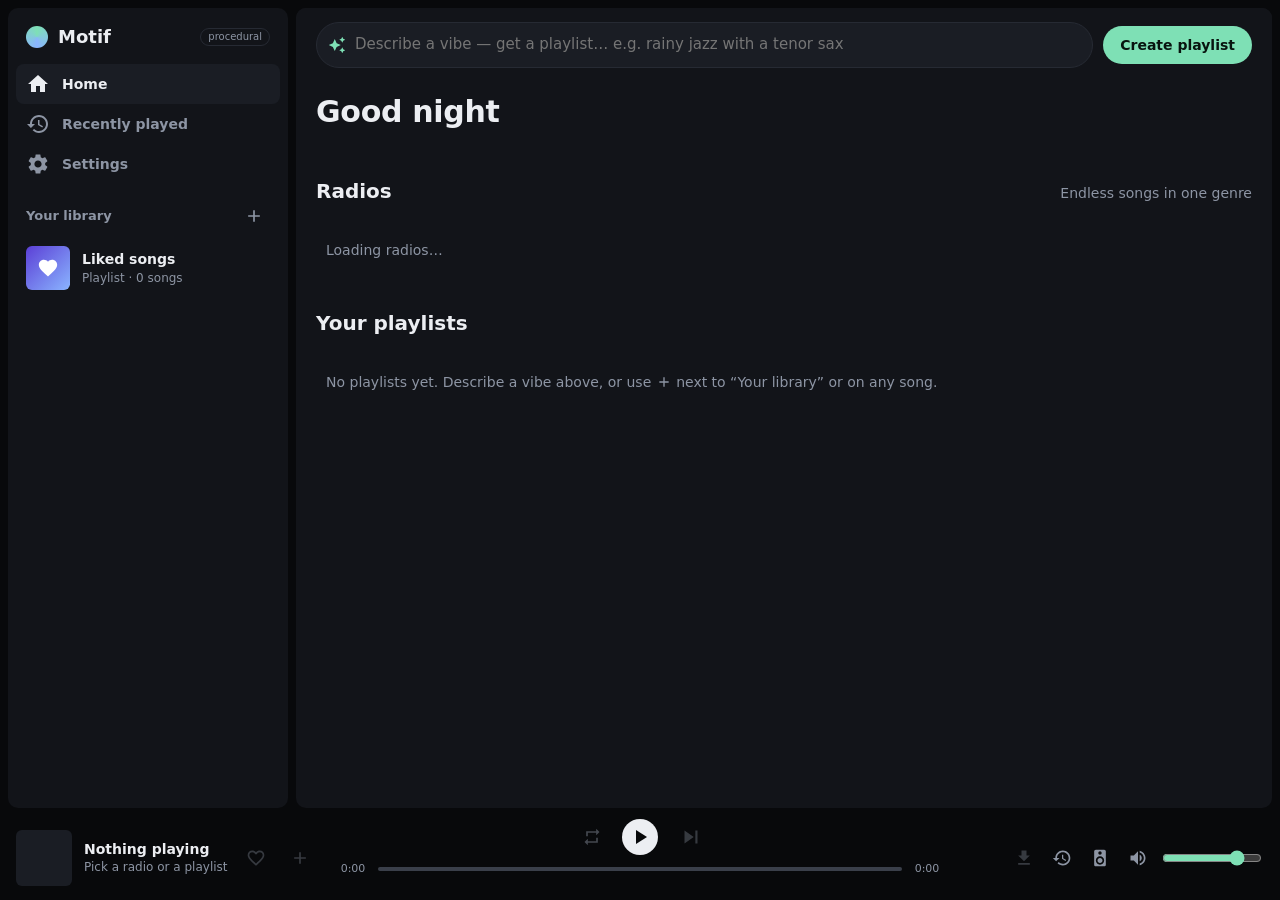
==== commit f033c524: "Add live sync, API keys and an OBS overlay - Server-Sent Events push a versioned snapshot of the pla" ====
--- a/web/index.html
+++ b/web/index.html
@@ -38,6 +38,7 @@
     </main>
   </div>
 
+  <canvas id="player-viz" aria-hidden="true" hidden></canvas>
   <footer class="player">
     <div class="np">
       <div id="np-art" class="art"></div>
@@ -57,11 +58,12 @@
       <div class="timeline">
         <span id="t-cur" class="t">0:00</span>
         <div id="seek" class="seek" role="slider" tabindex="0" aria-label="Seek" aria-valuemin="0" aria-valuemax="0" aria-valuenow="0">
-          <div class="progress"><div id="song-bar"></div><div id="section-marks"></div></div><div id="seek-knob"></div>
+          <div class="progress"><div id="song-bar"></div></div><div id="seek-knob"></div>
         </div>
         <span id="t-total" class="t">0:00</span>
       </div>
-      <div class="np-line"><span id="section" class="section-label"></span><span id="np-status" class="np-status"></span></div>
+      <div class="np-line"><span id="np-status" class="np-status"></span>
+        <span id="remote" class="remote" role="status" hidden><span class="ico-sm" data-icon="cast"></span><span id="remote-text">Playing on another tab</span><button id="play-here" type="button" class="link-btn">Play here</button></span></div>
     </div>
     <div class="right">
       <button id="download" class="icon-btn" title="Download" aria-label="Download" data-icon="download"></button>
@@ -86,6 +88,7 @@
   </dialog>
   <div id="toast" role="status"></div>
   <script src="icons.js"></script>
+  <script src="audio.js"></script>
   <script src="app.js"></script>
 </body>
 </html>
--- a/web/style.css
+++ b/web/style.css
@@ -99,7 +99,7 @@
 
 /* song rows */
 .rows { display: flex; flex-direction: column; }
-.row-head, .row { display: grid; grid-template-columns: 36px minmax(0, 1.6fr) minmax(0, 1fr) 56px var(--acts, 142px); gap: 12px; align-items: center; padding: 6px 10px; }
+.row-head, .row { display: grid; grid-template-columns: 36px minmax(0, 1fr) 56px var(--acts, 142px); gap: 12px; align-items: center; padding: 6px 10px; }
 .row-head { color: var(--dim); font-size: 12px; border-bottom: 1px solid var(--line); margin-bottom: 6px; text-transform: uppercase; letter-spacing: .6px; }
 .row { border-radius: 6px; }
 .row:hover { background: var(--hover); }
@@ -145,14 +145,12 @@
 .seek.dragging #song-bar { transition: none; }
 #song-bar { height: 100%; width: 0; background: var(--text); transition: width .2s linear; }
 .seek:hover #song-bar, .seek.dragging #song-bar { background: var(--accent); }
-#section-marks span { position: absolute; top: 0; width: 2px; height: 100%; background: var(--bg); }
 .np-line { display: flex; gap: 10px; justify-content: center; min-height: 14px; max-width: 100%; overflow: hidden; white-space: nowrap; }
 .np-status { font-size: 11px; color: var(--accent-2); overflow: hidden; text-overflow: ellipsis; }
 .np-status.error { color: var(--danger); }
 .np-status .spin { display: inline-block; width: 8px; height: 8px; border: 2px solid currentColor; border-right-color: transparent; border-radius: 50%; animation: spin .8s linear infinite; margin-right: 5px; vertical-align: -1px; }
 @keyframes spin { to { transform: rotate(360deg); } }
 .right { display: flex; align-items: center; justify-content: flex-end; gap: 6px; }
-.section-label { font-size: 11px; color: var(--dim); text-transform: capitalize; margin-right: 6px; }
 #device.on { color: var(--accent); }
 #volume { width: 100px; accent-color: var(--accent); }
 
@@ -212,7 +210,7 @@
 .repeat.on { opacity: 1; color: var(--accent); }
 #download.busy { color: var(--accent-2); animation: pulse 1s ease-in-out infinite; }
 @keyframes pulse { 50% { opacity: .4; } }
-.card { background: var(--raised); border-radius: var(--radius); padding: 18px; margin-bottom: 18px; max-width: 760px; }
+.card { background: var(--raised); border-radius: var(--radius); padding: 18px; margin-bottom: 18px; }
 .card h2 { margin-top: 0; }
 .field { display: grid; grid-template-columns: 170px minmax(0, 1fr); gap: 6px 16px; align-items: center; margin: 12px 0; }
 .field > label { color: var(--dim); font-weight: 600; }
@@ -319,7 +317,7 @@
   #volume, #add-now { display: none; }
   .right { gap: 0; }
   .row-head, .row { grid-template-columns: 28px minmax(0, 1fr) var(--acts, 142px); gap: 8px; padding: 6px 4px; }
-  .row-head > :nth-child(3), .row-head > :nth-child(4), .row > :nth-child(3), .row > :nth-child(4) { display: none; }
+  .row-head > :nth-child(3), .row > :nth-child(3) { display: none; }
   .row .acts .icon-btn { opacity: 1; }
   .hero { flex-direction: column; align-items: flex-start; }
   .hero .art { width: 140px; height: 140px; }
@@ -343,6 +341,52 @@
   .rows.pl { --acts: 120px; }
   .rows { --acts: 70px; }
   .row .acts .add, .row .acts .del { display: none; }
-  .section-label { display: none; }
   .prompt-bar .pill { padding: 8px 12px; font-size: 13px; }
 }
+
+/* ---------- remote mode (another client is the speaker) ---------- */
+.remote { display: inline-flex; align-items: center; gap: 5px; font-size: 11px; color: var(--accent); white-space: nowrap; }
+.remote .ico-sm .i { width: 14px; height: 14px; }
+.remote .ico-sm { display: inline-grid; place-items: center; }
+.link-btn { font-size: 11px; font-weight: 700; color: var(--text); padding: 0 6px; border-radius: 99px; border: 1px solid var(--line); line-height: 16px; }
+.link-btn:hover { border-color: var(--accent); color: var(--accent); }
+
+/* ---------- API keys ---------- */
+.sub-h { font-size: 14px; margin: 18px 0 0; color: var(--dim); }
+.apikey { display: flex; align-items: center; gap: 12px; padding: 10px 0; border-top: 1px solid var(--line); }
+.apikey:first-child { border-top: 0; }
+.apikey .meta { flex: 1; min-width: 0; display: flex; flex-direction: column; gap: 4px; overflow-wrap: anywhere; }
+.apikey-name { font-weight: 600; }
+.chips-row { display: flex; gap: 4px; flex-wrap: wrap; }
+.scopes { display: grid; grid-template-columns: repeat(2, minmax(0, 1fr)); gap: 6px; }
+.scope { display: flex; align-items: baseline; gap: 8px; padding: 8px 10px; border-radius: 8px; background: var(--panel); border: 1px solid var(--line); cursor: pointer; }
+.scope:has(input:checked) { border-color: #7ee0b577; }
+.scope input { accent-color: var(--accent); margin: 0; align-self: center; }
+.scope-name { font-weight: 700; font-family: ui-monospace, SFMono-Regular, Menlo, monospace; font-size: 12px; }
+.scope-label { color: var(--dim); font-size: 12px; min-width: 0; }
+.newkey { border: 1px solid #7ee0b555; background: #7ee0b50d; border-radius: var(--radius); padding: 14px; margin: 12px 0 4px; display: flex; flex-direction: column; gap: 10px; }
+.newkey-head { display: flex; align-items: baseline; gap: 10px; flex-wrap: wrap; }
+.newkey-head b { color: var(--accent); }
+.copy-row { display: flex; align-items: center; gap: 8px; min-width: 0; }
+.copy-text { flex: 1; min-width: 0; padding: 8px 10px; background: var(--panel); border: 1px solid var(--line); border-radius: 8px; overflow-wrap: anywhere; user-select: all; }
+.ov-opts { display: grid; grid-template-columns: repeat(auto-fill, minmax(170px, 1fr)); gap: 14px 18px; margin: 6px 0 14px; }
+.ov-opt { display: flex; flex-direction: column; gap: 6px; font-size: 12px; color: var(--dim); }
+.ov-opt input, .ov-opt select { width: 100%; background: var(--panel); border: 1px solid var(--line); border-radius: 8px; color: var(--text); padding: 8px 10px; font: inherit; font-size: 13px; }
+.newkey .actions { margin: 0; }
+@media (max-width: 600px) { .scopes { grid-template-columns: 1fr; } }
+
+/* live spectrum sitting on top of the player bar (this tab's audio only) */
+#player-viz {
+  position: fixed; left: 0; right: 0; bottom: var(--player-h); width: 100%; height: 56px; pointer-events: none; z-index: 1;
+  /* shade the page behind the bars so they read clearly over any content */
+  background: linear-gradient(to top, rgba(8, 9, 11, .92), rgba(8, 9, 11, .55) 55%, transparent);
+}
+
+/* selects: own chevron and padding (the native arrow crowded the text) */
+.field select, .ov-opt select {
+  appearance: none; -webkit-appearance: none; min-height: 38px; padding: 8px 34px 8px 12px; line-height: 1.3;
+  background-image: url("data:image/svg+xml,%3Csvg xmlns='http://www.w3.org/2000/svg' viewBox='0 0 24 24' fill='%238d95a4'%3E%3Cpath d='M7.41 8.59 12 13.17l4.59-4.58L18 10l-6 6-6-6z'/%3E%3C/svg%3E");
+  background-repeat: no-repeat; background-position: right 10px center; background-size: 18px; cursor: pointer;
+}
+.field select:focus, .ov-opt select:focus { outline: none; border-color: var(--accent); }
+.ov-opt input { min-height: 38px; padding: 8px 12px; }
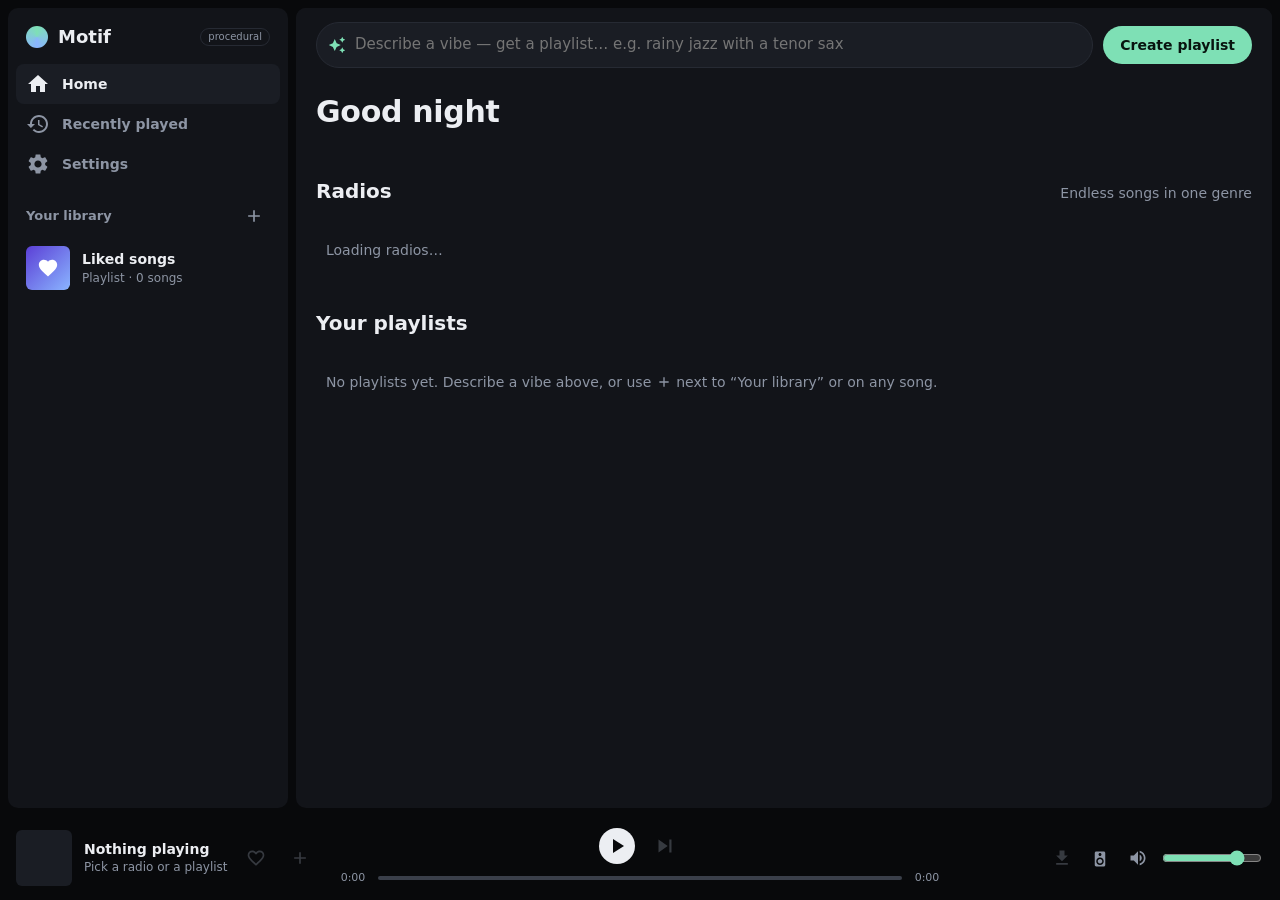
==== commit 007b2873: "Add queue, Shuffle+, AI playlist controls and separate overlay keys Playback - A playlist is the que" ====
--- a/web/index.html
+++ b/web/index.html
@@ -51,9 +51,11 @@
     </div>
     <div class="transport">
       <div class="buttons">
-        <button id="repeat" class="icon-btn repeat" title="Repeat: off" aria-label="Repeat: off" data-icon="repeat"></button>
+        <button id="shuffle" class="icon-btn repeat" title="Shuffle: off" aria-label="Shuffle: off" data-icon="shuffle"></button>
+        <button id="prev" class="icon-btn big" title="Previous (p)" aria-label="Previous" data-icon="skip_previous"></button>
         <button id="play" class="play-btn" title="Play (space)" aria-label="Play" data-icon="play_arrow"></button>
         <button id="skip" class="icon-btn big" title="Next (n)" aria-label="Next" data-icon="skip_next"></button>
+        <button id="repeat" class="icon-btn repeat" title="Repeat: off" aria-label="Repeat: off" data-icon="repeat"></button>
       </div>
       <div class="timeline">
         <span id="t-cur" class="t">0:00</span>
@@ -62,13 +64,11 @@
         </div>
         <span id="t-total" class="t">0:00</span>
       </div>
-      <div class="np-line"><span id="np-status" class="np-status"></span>
-        <span id="remote" class="remote" role="status" hidden><span class="ico-sm" data-icon="cast"></span><span id="remote-text">Playing on another tab</span><button id="play-here" type="button" class="link-btn">Play here</button></span></div>
     </div>
     <div class="right">
       <button id="download" class="icon-btn" title="Download" aria-label="Download" data-icon="download"></button>
-      <a href="#/history" class="icon-btn" title="Recently played" aria-label="Recently played" data-icon="history"></a>
-      <button id="device" class="icon-btn" title="Output device" aria-label="Output device" data-icon="speaker"></button>
+      <a href="#/queue" id="queue-link" class="icon-btn" title="Queue" aria-label="Queue" data-icon="queue_music"></a>
+      <button id="device" class="device-btn" title="Output device" aria-label="Output device"><span id="device-ico" class="ico-sm"></span><span id="device-label" class="device-label" hidden></span></button>
       <button id="mute" class="icon-btn" title="Mute" aria-label="Mute" data-icon="volume_up"></button>
       <input id="volume" type="range" min="0" max="1" step="0.01" value="0.8" aria-label="Volume">
     </div>
--- a/web/style.css
+++ b/web/style.css
@@ -62,7 +62,7 @@
 .pill .i { width: 18px; height: 18px; margin-left: -4px; }
 .pill:hover { border-color: #3a404c; }
 .pill.accent { background: var(--accent); color: var(--accent-ink); border-color: transparent; }
-.icon-btn { width: 32px; height: 32px; border-radius: 50%; display: inline-grid; place-items: center; color: var(--dim); font-size: 16px; }
+.icon-btn { width: 32px; height: 32px; padding: 0; border-radius: 50%; display: inline-grid; place-items: center; color: var(--dim); font-size: 16px; }
 .icon-btn:hover { color: var(--text); background: var(--hover); }
 .icon-btn.big .i { width: 26px; height: 26px; }
 .icon-btn.on { color: var(--accent); }
@@ -131,7 +131,7 @@
 #like.on { color: #ff6b8b; }
 .transport { display: flex; flex-direction: column; align-items: center; gap: 4px; }
 .buttons { display: flex; align-items: center; gap: 14px; }
-.play-btn { width: 36px; height: 36px; border-radius: 50%; background: var(--text); color: var(--bg); display: grid; place-items: center; }
+.play-btn { width: 36px; height: 36px; padding: 0; border-radius: 50%; background: var(--text); color: var(--bg); display: grid; place-items: center; }
 .play-btn .i { width: 24px; height: 24px; }
 .play-btn:hover { transform: scale(1.06); }
 .timeline { display: flex; align-items: center; gap: 8px; width: 100%; max-width: 620px; }
@@ -145,10 +145,6 @@
 .seek.dragging #song-bar { transition: none; }
 #song-bar { height: 100%; width: 0; background: var(--text); transition: width .2s linear; }
 .seek:hover #song-bar, .seek.dragging #song-bar { background: var(--accent); }
-.np-line { display: flex; gap: 10px; justify-content: center; min-height: 14px; max-width: 100%; overflow: hidden; white-space: nowrap; }
-.np-status { font-size: 11px; color: var(--accent-2); overflow: hidden; text-overflow: ellipsis; }
-.np-status.error { color: var(--danger); }
-.np-status .spin { display: inline-block; width: 8px; height: 8px; border: 2px solid currentColor; border-right-color: transparent; border-radius: 50%; animation: spin .8s linear infinite; margin-right: 5px; vertical-align: -1px; }
 @keyframes spin { to { transform: rotate(360deg); } }
 .right { display: flex; align-items: center; justify-content: flex-end; gap: 6px; }
 #device.on { color: var(--accent); }
@@ -170,7 +166,7 @@
 .dialog-body p { color: var(--dim); margin: 0 0 12px; }
 .dialog-body input { width: 100%; background: var(--raised); border: 1px solid var(--line); border-radius: 8px; padding: 9px 11px; color: var(--text); font: inherit; }
 .dialog-actions { display: flex; flex-direction: row-reverse; justify-content: flex-start; gap: 8px; margin-top: 16px; }
-#toast { position: fixed; bottom: calc(var(--player-h) + 16px); left: 50%; transform: translateX(-50%) translateY(10px); background: var(--accent-2); color: #0b1020; font-weight: 600; padding: 8px 16px; border-radius: 8px; opacity: 0; transition: .2s; pointer-events: none; z-index: 60; }
+#toast { position: fixed; bottom: calc(var(--player-h) + 16px); left: 50%; transform: translateX(-50%) translateY(10px); background: var(--raised); color: var(--text); border: 1px solid var(--line); box-shadow: 0 8px 24px rgba(0, 0, 0, .45); font-weight: 600; padding: 8px 16px; border-radius: 8px; opacity: 0; transition: .2s; pointer-events: none; z-index: 60; }
 #toast.show { opacity: 1; transform: translateX(-50%); }
 
 /* ---------- additions ---------- */
@@ -333,7 +329,6 @@
   .field .hint { grid-column: 1; }
   .hscroll { grid-auto-columns: 140px; }
   .tiles { grid-template-columns: repeat(auto-fill, minmax(140px, 1fr)); gap: 10px; }
-  .np-line { justify-content: flex-start; }
 }
 @media (max-width: 480px) {
   .tiles { grid-template-columns: repeat(2, minmax(0, 1fr)); }
@@ -345,25 +340,12 @@
 }
 
 /* ---------- remote mode (another client is the speaker) ---------- */
-.remote { display: inline-flex; align-items: center; gap: 5px; font-size: 11px; color: var(--accent); white-space: nowrap; }
-.remote .ico-sm .i { width: 14px; height: 14px; }
-.remote .ico-sm { display: inline-grid; place-items: center; }
 .link-btn { font-size: 11px; font-weight: 700; color: var(--text); padding: 0 6px; border-radius: 99px; border: 1px solid var(--line); line-height: 16px; }
 .link-btn:hover { border-color: var(--accent); color: var(--accent); }
 
 /* ---------- API keys ---------- */
 .sub-h { font-size: 14px; margin: 18px 0 0; color: var(--dim); }
-.apikey { display: flex; align-items: center; gap: 12px; padding: 10px 0; border-top: 1px solid var(--line); }
-.apikey:first-child { border-top: 0; }
-.apikey .meta { flex: 1; min-width: 0; display: flex; flex-direction: column; gap: 4px; overflow-wrap: anywhere; }
-.apikey-name { font-weight: 600; }
 .chips-row { display: flex; gap: 4px; flex-wrap: wrap; }
-.scopes { display: grid; grid-template-columns: repeat(2, minmax(0, 1fr)); gap: 6px; }
-.scope { display: flex; align-items: baseline; gap: 8px; padding: 8px 10px; border-radius: 8px; background: var(--panel); border: 1px solid var(--line); cursor: pointer; }
-.scope:has(input:checked) { border-color: #7ee0b577; }
-.scope input { accent-color: var(--accent); margin: 0; align-self: center; }
-.scope-name { font-weight: 700; font-family: ui-monospace, SFMono-Regular, Menlo, monospace; font-size: 12px; }
-.scope-label { color: var(--dim); font-size: 12px; min-width: 0; }
 .newkey { border: 1px solid #7ee0b555; background: #7ee0b50d; border-radius: var(--radius); padding: 14px; margin: 12px 0 4px; display: flex; flex-direction: column; gap: 10px; }
 .newkey-head { display: flex; align-items: baseline; gap: 10px; flex-wrap: wrap; }
 .newkey-head b { color: var(--accent); }
@@ -373,7 +355,6 @@
 .ov-opt { display: flex; flex-direction: column; gap: 6px; font-size: 12px; color: var(--dim); }
 .ov-opt input, .ov-opt select { width: 100%; background: var(--panel); border: 1px solid var(--line); border-radius: 8px; color: var(--text); padding: 8px 10px; font: inherit; font-size: 13px; }
 .newkey .actions { margin: 0; }
-@media (max-width: 600px) { .scopes { grid-template-columns: 1fr; } }
 
 /* live spectrum sitting on top of the player bar (this tab's audio only) */
 #player-viz {
@@ -390,3 +371,40 @@
 }
 .field select:focus, .ov-opt select:focus { outline: none; border-color: var(--accent); }
 .ov-opt input { min-height: 38px; padding: 8px 12px; }
+
+/* output button: speaker icon, or cast icon + the name of the player that has the audio */
+.device-btn { height: 32px; min-width: 32px; padding: 0 7px; border-radius: 99px; display: inline-flex; align-items: center; gap: 6px; color: var(--dim); }
+.device-btn:hover { color: var(--text); background: var(--hover); }
+.device-btn.on { color: var(--accent); }
+.device-btn.remote { background: rgba(126, 224, 181, .12); padding: 0 10px 0 8px; }
+.device-btn .ico-sm .i { width: 18px; height: 18px; }
+.device-label { font-size: 12px; font-weight: 600; max-width: 140px; overflow: hidden; text-overflow: ellipsis; white-space: nowrap; }
+
+.pl-prompt { color: var(--dim); font-size: 14px; font-style: italic; margin: -2px 0 8px; display: flex; gap: 6px; align-items: center; overflow-wrap: anywhere; }
+.pl-prompt .inline { color: var(--accent-2); font-style: normal; flex: none; }
+.pill.on { color: var(--accent); border-color: var(--accent); }
+.buttons .gone { display: none; }  /* hidden controls take no space; the rest stay centred together */
+.queue-note { margin: 12px 0 0 16px; display: flex; align-items: center; gap: 6px; }
+
+/* overlays and API keys */
+.keylist { display: flex; flex-direction: column; margin-top: 6px; }
+.keyrow { display: flex; align-items: center; gap: 12px; padding: 10px 0; border-top: 1px solid var(--line); }
+.keyrow:first-child { border-top: 0; }
+.key-ico { width: 34px; height: 34px; border-radius: 50%; background: var(--panel); display: grid; place-items: center; color: var(--dim); flex: none; }
+.key-ico .i { width: 18px; height: 18px; }
+.key-meta { flex: 1; min-width: 0; display: flex; flex-direction: column; gap: 3px; }
+.key-name { font-weight: 600; overflow: hidden; text-overflow: ellipsis; white-space: nowrap; }
+.key-sub { display: flex; align-items: center; gap: 6px; flex-wrap: wrap; color: var(--dim); font-size: 12px; }
+.key-sub code { font-size: 11px; background: var(--panel); padding: 1px 6px; border-radius: 4px; }
+.danger-text { color: var(--danger); }
+.keyform { display: flex; flex-direction: column; gap: 10px; padding: 12px; margin: 10px 0 4px; border: 1px solid var(--line); border-radius: var(--radius); background: var(--panel); }
+.keyform input#key-name { background: var(--bg); border: 1px solid var(--line); border-radius: 8px; color: var(--text); padding: 9px 12px; font: inherit; }
+.keyform input#key-name:focus { outline: none; border-color: var(--accent); }
+.scope-chips { display: flex; flex-wrap: wrap; gap: 8px; }
+.scope-chip { display: inline-flex; align-items: center; cursor: pointer; }
+.scope-chip input { position: absolute; opacity: 0; pointer-events: none; }
+.scope-chip span { padding: 6px 12px; border-radius: 99px; border: 1px solid var(--line); color: var(--dim); font-size: 12px; transition: .15s; }
+.scope-chip span b { color: var(--text); font-family: ui-monospace, SFMono-Regular, Menlo, monospace; font-weight: 700; margin-right: 4px; }
+.scope-chip input:checked + span { border-color: var(--accent); background: #7ee0b51a; color: var(--text); }
+.scope-chip input:focus-visible + span { outline: 2px solid var(--accent-2); outline-offset: 2px; }
+.keyform-actions { display: flex; gap: 8px; }
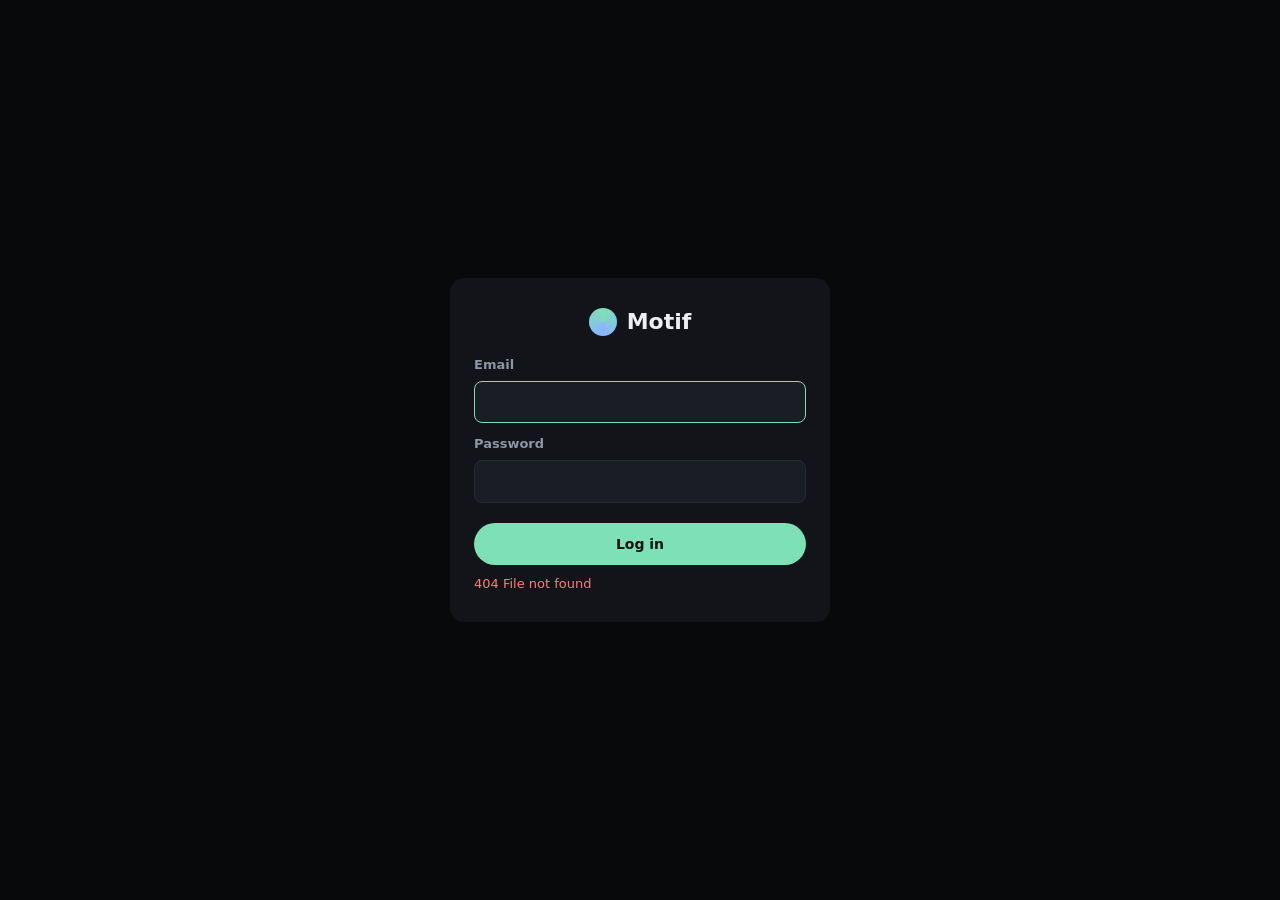
==== commit 69d47b19: "Add accounts, per-user players and mobile playback - Login mode with an admin from MOTIF_ADMIN_EMAIL" ====
--- a/web/index.html
+++ b/web/index.html
@@ -2,8 +2,16 @@
 <html lang="en">
 <head>
   <meta charset="utf-8">
-  <meta name="viewport" content="width=device-width, initial-scale=1">
+  <meta name="viewport" content="width=device-width, initial-scale=1, viewport-fit=cover">
   <title>Motif</title>
+  <meta name="theme-color" content="#08090b">
+  <meta name="apple-mobile-web-app-capable" content="yes">
+  <meta name="mobile-web-app-capable" content="yes">
+  <meta name="apple-mobile-web-app-status-bar-style" content="black-translucent">
+  <meta name="apple-mobile-web-app-title" content="Motif">
+  <link rel="manifest" href="manifest.webmanifest">
+  <link rel="icon" href="icon.svg" type="image/svg+xml">
+  <link rel="apple-touch-icon" href="icon-180.png">
   <link rel="stylesheet" href="style.css">
 </head>
 <body>
@@ -14,6 +22,7 @@
         <a href="#/home" data-route="home"><span class="ico" data-icon="home"></span>Home</a>
         <a href="#/history" data-route="history"><span class="ico" data-icon="history"></span>Recently played</a>
         <a href="#/settings" data-route="settings"><span class="ico" data-icon="settings"></span>Settings</a>
+        <a href="#/members" data-route="members" class="admin-only" hidden><span class="ico" data-icon="group"></span>Members</a>
       </nav>
       <div class="lib-head">
         <span>Your library</span>
@@ -25,6 +34,10 @@
           <span class="lib-meta"><span class="lib-name">Liked songs</span><span id="liked-count" class="lib-sub"></span></span>
         </a>
         <div id="sidebar-playlists" class="sidebar-playlists"></div>
+      </div>
+      <div id="account" class="account" hidden>
+        <span id="account-email" class="account-email"></span>
+        <button id="logout" class="icon-btn" title="Log out" aria-label="Log out" data-icon="logout"></button>
       </div>
     </aside>
 
@@ -74,6 +87,56 @@
     </div>
   </footer>
 
+  <!-- Phones: mini player, Now Playing sheet and tab bar (driven by mobile.js; the player bar above stays the source of truth). -->
+  <div id="mini" class="mini" hidden>
+    <div class="mini-bar"><div id="mini-bar-fill"></div></div>
+    <button id="mini-open" class="mini-open" type="button" aria-label="Open Now Playing">
+      <div id="mini-art" class="art"></div>
+      <div class="np-meta"><div id="mini-name" class="np-name"></div><div id="mini-sub" class="np-sub"></div></div>
+    </button>
+    <button id="mini-like" class="icon-btn" aria-label="Like" aria-pressed="false" data-icon="favorite_border"></button>
+    <button id="mini-play" class="icon-btn mini-play" aria-label="Play" data-icon="play_arrow"></button>
+  </div>
+  <div id="sheet" class="sheet" role="dialog" aria-modal="true" aria-label="Now Playing" hidden>
+    <div class="sheet-top">
+      <button id="sheet-close" class="icon-btn" aria-label="Close Now Playing" data-icon="expand_more"></button>
+      <div class="sheet-title">Now Playing</div>
+      <button id="sheet-add" class="icon-btn" aria-label="Add to playlist" data-icon="add"></button>
+    </div>
+    <div class="sheet-body">
+      <div id="sheet-art" class="art sheet-art"></div>
+      <div class="sheet-meta">
+        <div class="sheet-meta-text"><div id="sheet-name" class="sheet-name"></div><div id="sheet-sub" class="np-sub"></div></div>
+        <button id="sheet-like" class="icon-btn" aria-label="Like" aria-pressed="false" data-icon="favorite_border"></button>
+      </div>
+      <div class="timeline">
+        <span id="sheet-cur" class="t">0:00</span>
+        <div id="sheet-seek" class="seek" role="slider" tabindex="0" aria-label="Seek" aria-valuemin="0" aria-valuemax="0" aria-valuenow="0">
+          <div class="progress"><div id="sheet-fill"></div></div><div id="sheet-knob"></div>
+        </div>
+        <span id="sheet-total" class="t">0:00</span>
+      </div>
+      <div class="sheet-buttons">
+        <button id="sheet-shuffle" class="icon-btn repeat" aria-label="Shuffle" data-icon="shuffle"></button>
+        <button id="sheet-prev" class="icon-btn big" aria-label="Previous" data-icon="skip_previous"></button>
+        <button id="sheet-play" class="play-btn" aria-label="Play" data-icon="play_arrow"></button>
+        <button id="sheet-skip" class="icon-btn big" aria-label="Next" data-icon="skip_next"></button>
+        <button id="sheet-repeat" class="icon-btn repeat" aria-label="Repeat" data-icon="repeat"></button>
+      </div>
+      <div class="sheet-foot">
+        <button id="sheet-device" class="device-btn" aria-label="Output device"><span id="sheet-device-ico" class="ico-sm"></span><span id="sheet-device-label" class="device-label" hidden></span></button>
+        <a href="#/queue" id="sheet-queue" class="icon-btn" aria-label="Queue" data-icon="queue_music"></a>
+        <button id="sheet-download" class="icon-btn" aria-label="Download" data-icon="download"></button>
+      </div>
+    </div>
+  </div>
+  <nav id="tabbar" class="tabbar" aria-label="Main">
+    <a href="#/home" data-route="home"><span class="ico" data-icon="home"></span><span>Home</span></a>
+    <a href="#/library" data-route="library"><span class="ico" data-icon="library_music"></span><span>Your Library</span></a>
+    <a href="#/settings" data-route="settings"><span class="ico" data-icon="settings"></span><span>Settings</span></a>
+    <a href="#/members" data-route="members" class="admin-only" hidden><span class="ico" data-icon="group"></span><span>Members</span></a>
+  </nav>
+
   <div id="menu" class="menu" role="menu" hidden></div>
   <dialog id="dialog">
     <form method="dialog" class="dialog-body">
@@ -86,9 +149,12 @@
       </div>
     </form>
   </dialog>
+  <div id="auth" class="auth" hidden></div>
   <div id="toast" role="status"></div>
   <script src="icons.js"></script>
   <script src="audio.js"></script>
   <script src="app.js"></script>
+  <script src="media.js"></script>
+  <script src="mobile.js"></script>
 </body>
 </html>
--- a/web/style.css
+++ b/web/style.css
@@ -297,30 +297,137 @@
 }
 
 /* ---------- small screens ---------- */
+/* Phones and tablets: no sidebar or player bar; a tab bar, mini player and Now Playing sheet instead. */
+.mini, .sheet, .tabbar, .lib-page { display: none; }
 @media (max-width: 860px) {
-  :root { --player-h: 128px; }
-  .app { grid-template-columns: 1fr; grid-template-rows: auto 1fr; }
-  .sidebar { flex-direction: row; align-items: center; padding: 8px; overflow-x: auto; gap: 4px; }
-  .brand { padding: 0 8px; font-size: 16px; }
-  .badge, .lib-head span, .lib-sub, .lib-art { display: none; }
-  .nav { display: flex; }
-  .lib-head { padding: 0; }
-  .lib-list { display: flex; overflow: visible; }
-  #sidebar-playlists { display: flex; }
-  .lib-item, .nav a { white-space: nowrap; padding: 6px 10px; }
-  .player { grid-template-columns: minmax(0, 1fr) auto; grid-template-rows: auto auto; padding: 8px 12px; gap: 6px; }
-  .transport { grid-column: 1 / -1; grid-row: 2; }
-  #volume, #add-now { display: none; }
-  .right { gap: 0; }
-  .row-head, .row { grid-template-columns: 28px minmax(0, 1fr) var(--acts, 142px); gap: 8px; padding: 6px 4px; }
+  :root {
+    --tab-h: 56px; --mini-h: 0px;
+    --safe-b: env(safe-area-inset-bottom, 0px);
+    --bottom: calc(var(--tab-h) + var(--safe-b) + var(--mini-h));
+    --player-h: var(--bottom);
+  }
+  :root.has-mini { --mini-h: 66px; }
+  body { font-size: 15px; }
+  .app { grid-template-columns: 1fr; padding: 0; gap: 0; }
+  .sidebar, .player, #player-viz { display: none; }
+  .main { border-radius: 0; background: linear-gradient(180deg, #1a2420 0, var(--panel) 220px); padding-top: env(safe-area-inset-top, 0px); }
+  .view { padding: 4px 16px 28px; }
+  h1 { font-size: 28px; margin: 14px 0 14px; }
+  h2 { font-size: 19px; }
+  .prompt-bar { padding: 12px 16px 8px; flex-wrap: wrap; }
+  .prompt-bar input { font-size: 16px; padding: 12px 16px 12px 40px; min-height: 46px; }
+  .prompt-bar .pill { flex: 1 1 100%; justify-content: center; min-height: 44px; }
+  .prompt-ico { left: 30px; top: 25px; }
+  .hero { flex-direction: column; align-items: flex-start; gap: 14px; }
+  .hero .art { width: min(220px, 62vw); height: min(220px, 62vw); }
+  .hero h1 { font-size: 30px; }
+  .row-head, .row { grid-template-columns: 28px minmax(0, 1fr) var(--acts, 88px); gap: 8px; padding: 4px 0; min-height: 56px; }
   .row-head > :nth-child(3), .row > :nth-child(3) { display: none; }
+  .rows, .rows.pl { --acts: 88px; }
+  .row .acts { gap: 0; }
   .row .acts .icon-btn { opacity: 1; }
-  .hero { flex-direction: column; align-items: flex-start; }
-  .hero .art { width: 140px; height: 140px; }
-  .hero h1 { font-size: 30px; }
-  .view { padding: 4px 12px 24px; }
-  .prompt-bar { padding: 10px 12px; }
-  .prompt-ico { left: 26px; }
+  .row .acts .add, .row .acts .del, .row .acts [data-a="row-up"], .row .acts [data-a="row-down"] { display: none; }
+  .row .num .p { display: none !important; }
+  .row:hover .num .n { display: inline; }
+  .row.playing:hover .num .eq { display: inline-grid; }
+  .row .song { gap: 10px; }
+  .row .sub { font-size: 13px; }
+
+  /* touch targets */
+  .icon-btn { width: 44px; height: 44px; }
+  .device-btn { height: 44px; min-width: 44px; }
+  .pill { min-height: 44px; padding: 8px 18px; }
+  .pill.small { min-height: 40px; }
+  .big-play { width: 56px; height: 56px; }
+  .chip { padding: 9px 14px; }
+  .field input[type=text], .field input[type=number], .field input[type=password], .field input[type=email], .field input:not([type]), .field select,
+  .invite-row input, .keyform input#key-name, .toolbar input, .toolbar select, .dialog-body input, .ov-opt input, .ov-opt select, .afield input {
+    font-size: 16px; min-height: 44px;
+  }
+  .switch { min-height: 44px; }
+  .scope-chip span { padding: 10px 14px; }
+  .feat-row .scope-chip span { padding: 8px 14px; }
+  .menu { max-width: calc(100vw - 16px); }
+  .menu button { padding: 12px 14px; }
+  dialog { max-width: calc(100vw - 24px); }
+
+  /* tab bar */
+  .tabbar {
+    display: grid; grid-auto-flow: column; grid-auto-columns: 1fr; position: fixed; left: 0; right: 0; bottom: 0; z-index: 30;
+    height: calc(var(--tab-h) + var(--safe-b)); padding-bottom: var(--safe-b);
+    background: rgba(8, 9, 11, .96); border-top: 1px solid var(--line); backdrop-filter: blur(12px);
+  }
+  .tabbar a { display: flex; flex-direction: column; align-items: center; justify-content: center; gap: 2px; min-width: 0; color: var(--dim); font-size: 11px; font-weight: 600; padding: 4px 2px; }
+  .tabbar a span:last-child { max-width: 100%; overflow: hidden; text-overflow: ellipsis; white-space: nowrap; }
+  .tabbar a.active { color: var(--text); }
+  .tabbar a.active .ico { color: var(--accent); }
+
+  /* mini player */
+  .mini {
+    display: flex; align-items: center; gap: 4px; position: fixed; z-index: 30; left: 8px; right: 8px;
+    bottom: calc(var(--tab-h) + var(--safe-b) + 6px); height: 56px; padding: 0 4px 0 0;
+    background: #232831; border-radius: 10px; box-shadow: 0 6px 20px #0008; overflow: hidden;
+  }
+  .mini-bar { position: absolute; left: 0; right: 0; top: 0; height: 2px; background: #ffffff26; }
+  #mini-bar-fill { height: 100%; width: 0; background: var(--text); }
+  .mini-open { flex: 1; min-width: 0; height: 100%; display: flex; align-items: center; gap: 10px; text-align: left; padding: 0 0 0 8px; }
+  .mini-open .art { width: 40px; height: 40px; border-radius: 6px; flex: none; }
+  .mini-open .np-name { font-size: 14px; }
+  .mini .mini-play .i { width: 28px; height: 28px; color: var(--text); }
+  #mini-like.on, #sheet-like.on { color: #ff6b8b; }
+  :root.has-mini .main { scroll-padding-bottom: 80px; }
+  #toast { max-width: calc(100vw - 32px); }
+
+  /* Now Playing sheet */
+  .sheet {
+    display: flex; flex-direction: column; position: fixed; inset: 0; z-index: 40; background: var(--bg);
+    padding: env(safe-area-inset-top, 0px) 0 var(--safe-b); transform: translateY(100%); transition: transform .26s ease; overscroll-behavior: contain;
+  }
+  .sheet::before { content: ""; position: absolute; inset: 0; background: var(--tint, none); opacity: .28; filter: blur(60px) saturate(1.2); pointer-events: none; }
+  .sheet.open { transform: none; }
+  .sheet > * { position: relative; }
+  .sheet-top { display: flex; align-items: center; justify-content: space-between; padding: 6px 8px; }
+  .sheet-top .icon-btn .i { width: 28px; height: 28px; }
+  .sheet-top .icon-btn:last-child .i { width: 24px; height: 24px; }
+  .sheet-title { font-size: 13px; font-weight: 700; letter-spacing: .4px; text-transform: uppercase; color: var(--dim); }
+  .sheet-body { flex: 1; min-height: 0; overflow-y: auto; display: flex; flex-direction: column; justify-content: space-evenly; gap: 14px; padding: 4px 24px 16px; }
+  .sheet-art { width: min(100%, 46vh); aspect-ratio: 1; align-self: center; border-radius: 10px; box-shadow: 0 18px 44px #000a; flex: none; touch-action: none; }
+  .sheet-meta { display: flex; align-items: center; gap: 8px; }
+  .sheet-meta-text { flex: 1; min-width: 0; }
+  .sheet-name { font-size: 22px; font-weight: 800; line-height: 1.2; overflow: hidden; text-overflow: ellipsis; white-space: nowrap; }
+  .sheet-meta .icon-btn .i { width: 26px; height: 26px; }
+  .sheet .np-sub { font-size: 14px; }
+  .sheet .timeline { max-width: none; }
+  .sheet .seek { padding: 18px 0; }
+  .sheet .progress { height: 4px; }
+  #sheet-fill { height: 100%; width: 0; background: var(--text); }
+  #sheet-knob { position: absolute; top: 50%; left: 0; width: 14px; height: 14px; margin: -7px 0 0 -7px; border-radius: 50%; background: var(--text); box-shadow: 0 1px 4px #0008; pointer-events: none; }
+  .sheet .t { font-size: 12px; min-width: 38px; }
+  /* Fixed slots so play stays centred when shuffle/previous/repeat don't apply (radios). */
+  .sheet-buttons { display: grid; grid-template-columns: repeat(5, 1fr); align-items: center; justify-items: center; }
+  .sheet-buttons .gone { display: block; visibility: hidden; }
+  .sheet-top .icon-btn:focus:not(:focus-visible) { outline: none; box-shadow: none; }
+  .sheet-buttons .icon-btn .i { width: 24px; height: 24px; }
+  .sheet-buttons .icon-btn.big .i { width: 36px; height: 36px; }
+  .sheet-buttons .play-btn { width: 64px; height: 64px; }
+  .sheet-buttons .play-btn .i { width: 38px; height: 38px; }
+  .sheet-foot { display: flex; align-items: center; justify-content: space-between; }
+  .sheet-foot .device-label { max-width: 40vw; }
+  html.sheet-open .mini, html.sheet-open .tabbar { visibility: hidden; }
+
+  /* library page */
+  .lib-page { display: flex; flex-direction: column; }
+  .lib-row { display: flex; align-items: center; gap: 14px; padding: 8px 0; min-height: 64px; position: relative; }
+  .lib-row .lib-art { width: 52px; height: 52px; border-radius: 6px; flex: none; display: grid; place-items: center; color: #fff; overflow: hidden; }
+  .lib-row .lib-meta { flex: 1; min-width: 0; display: flex; flex-direction: column; }
+  .lib-row .lib-name { font-weight: 700; font-size: 16px; overflow: hidden; text-overflow: ellipsis; white-space: nowrap; }
+  .lib-row .lib-sub { display: block; color: var(--dim); font-size: 13px; }
+  .lib-row.playing .lib-name { color: var(--accent); }
+  .lib-go { color: var(--dim); display: grid; }
+  .lib-row .mosaic { display: grid; grid-template-columns: 1fr 1fr; grid-template-rows: 1fr 1fr; }
+  .lib-row .mosaic.one { grid-template-columns: 1fr; grid-template-rows: 1fr; }
+  .hscroll { grid-auto-columns: 140px; }
+  .card { padding: 16px; }
 }
 
 @media (max-width: 860px) {
@@ -408,3 +515,65 @@
 .scope-chip input:checked + span { border-color: var(--accent); background: #7ee0b51a; color: var(--text); }
 .scope-chip input:focus-visible + span { outline: 2px solid var(--accent-2); outline-offset: 2px; }
 .keyform-actions { display: flex; gap: 8px; }
+
+/* ---------- accounts ---------- */
+body.locked .app, body.locked .player, body.locked #player-viz { display: none; }
+.auth { position: fixed; inset: 0; z-index: 50; display: flex; align-items: center; justify-content: center; padding: 16px; overflow-y: auto; background: var(--bg); }
+.auth[hidden] { display: none; }
+.auth-card { width: 100%; max-width: 380px; background: var(--panel); border-radius: 14px; padding: 28px 24px; }
+.auth-brand { display: flex; align-items: center; justify-content: center; gap: 10px; font-weight: 700; font-size: 22px; margin-bottom: 18px; }
+.auth-brand .logo { width: 28px; height: 28px; }
+.auth-card h1 { font-size: 20px; margin: 0 0 6px; text-align: center; }
+.auth-card .sub { color: var(--dim); text-align: center; margin: 0 0 14px; }
+.afield { display: flex; flex-direction: column; gap: 6px; margin: 12px 0; }
+.afield label { color: var(--dim); font-weight: 600; font-size: 13px; }
+.afield input { width: 100%; background: var(--raised); border: 1px solid var(--line); border-radius: 8px; padding: 10px 12px; color: var(--text); font: inherit; }
+.afield input:focus { border-color: var(--accent); outline: none; }
+.afield input[readonly] { color: var(--dim); }
+.auth-card .pill { width: 100%; justify-content: center; margin-top: 8px; padding: 10px 16px; }
+.auth-error { color: var(--danger); font-size: 13px; min-height: 18px; margin-top: 10px; overflow-wrap: anywhere; }
+.account { display: flex; align-items: center; gap: 8px; padding: 10px 10px 0; margin-top: 8px; border-top: 1px solid var(--line); }
+.account[hidden] { display: none; }
+.account-email { flex: 1; min-width: 0; color: var(--dim); font-size: 12px; font-weight: 600; overflow: hidden; text-overflow: ellipsis; white-space: nowrap; }
+.kv-row { display: flex; gap: 16px; padding: 6px 0; }
+.kv-row > span:first-child { width: 170px; flex: none; color: var(--dim); font-weight: 600; }
+.kv-row > span:last-child { min-width: 0; overflow-wrap: anywhere; }
+.card .note { color: var(--dim); font-size: 13px; margin: 4px 0 8px; }
+.invite-row { display: flex; gap: 8px; margin: 12px 0 4px; }
+.invite-row input { flex: 1; min-width: 0; background: var(--panel); border: 1px solid var(--line); border-radius: 8px; padding: 9px 12px; color: var(--text); font: inherit; }
+.invite-row input:focus { border-color: var(--accent); outline: none; }
+.invite-feats { display: flex; flex-wrap: wrap; align-items: center; gap: 8px 12px; margin: 10px 0 4px; }
+.invite-feats .feat-row { width: auto; padding-left: 0; }
+.keyrow .row-btns { display: flex; gap: 4px; flex-wrap: wrap; justify-content: flex-end; }
+.kpill.admin { color: var(--accent-2); border-color: #8ab4ff55; }
+@media (max-width: 860px) {
+  .account { border-top: 0; margin: 0; padding: 0 4px; flex: none; }
+  .account-email { display: none; }
+  .kv-row > span:first-child { width: 90px; }
+  .keyrow { flex-wrap: wrap; }
+  .keyrow .row-btns { width: 100%; justify-content: flex-start; padding-left: 46px; }
+}
+.feat-row { display: flex; flex-wrap: wrap; gap: 6px; }
+.feat-row .scope-chip span { padding: 3px 10px; }
+@media (max-width: 860px) { .feat-row { width: 100%; padding-left: 46px; } }
+
+/* ---------- polish ---------- */
+.hist-art { background: linear-gradient(135deg, #3a4a6b, #5b7bb5); }
+.lib-page .lib-art.hist-art .i { width: 24px; height: 24px; }
+.card-head { padding-bottom: 6px; border-bottom: 1px solid var(--line); margin-bottom: 8px; }
+.card-head h2 { font-size: 18px; }
+.empty { text-align: center; border: 1px dashed var(--line); border-radius: var(--radius); }
+.empty.small { padding: 12px 0; border: 0; text-align: left; }
+.pill:focus-visible, .icon-btn:focus-visible, .tile:focus-visible, .tabbar a:focus-visible, .nav a:focus-visible, .lib-row:focus-visible { outline: 2px solid var(--accent-2); outline-offset: 2px; }
+.nav a[hidden], .tabbar a[hidden] { display: none; }
+@media (max-width: 860px) {
+  .keyrow { align-items: flex-start; }
+  .invite-row { flex-direction: column; }
+  .invite-row .pill { justify-content: center; }
+  .copy-row { flex-direction: column; align-items: stretch; }
+  .copy-row .pill { justify-content: center; }
+  .card-head .pill { margin-left: auto; }
+  .kv-row > span:first-child { width: 80px; }
+  .tabbar a.active .ico { background: none; }
+}
+.hero .art.liked-art { background: linear-gradient(135deg, #5b3fd6, #8ab4ff); }
